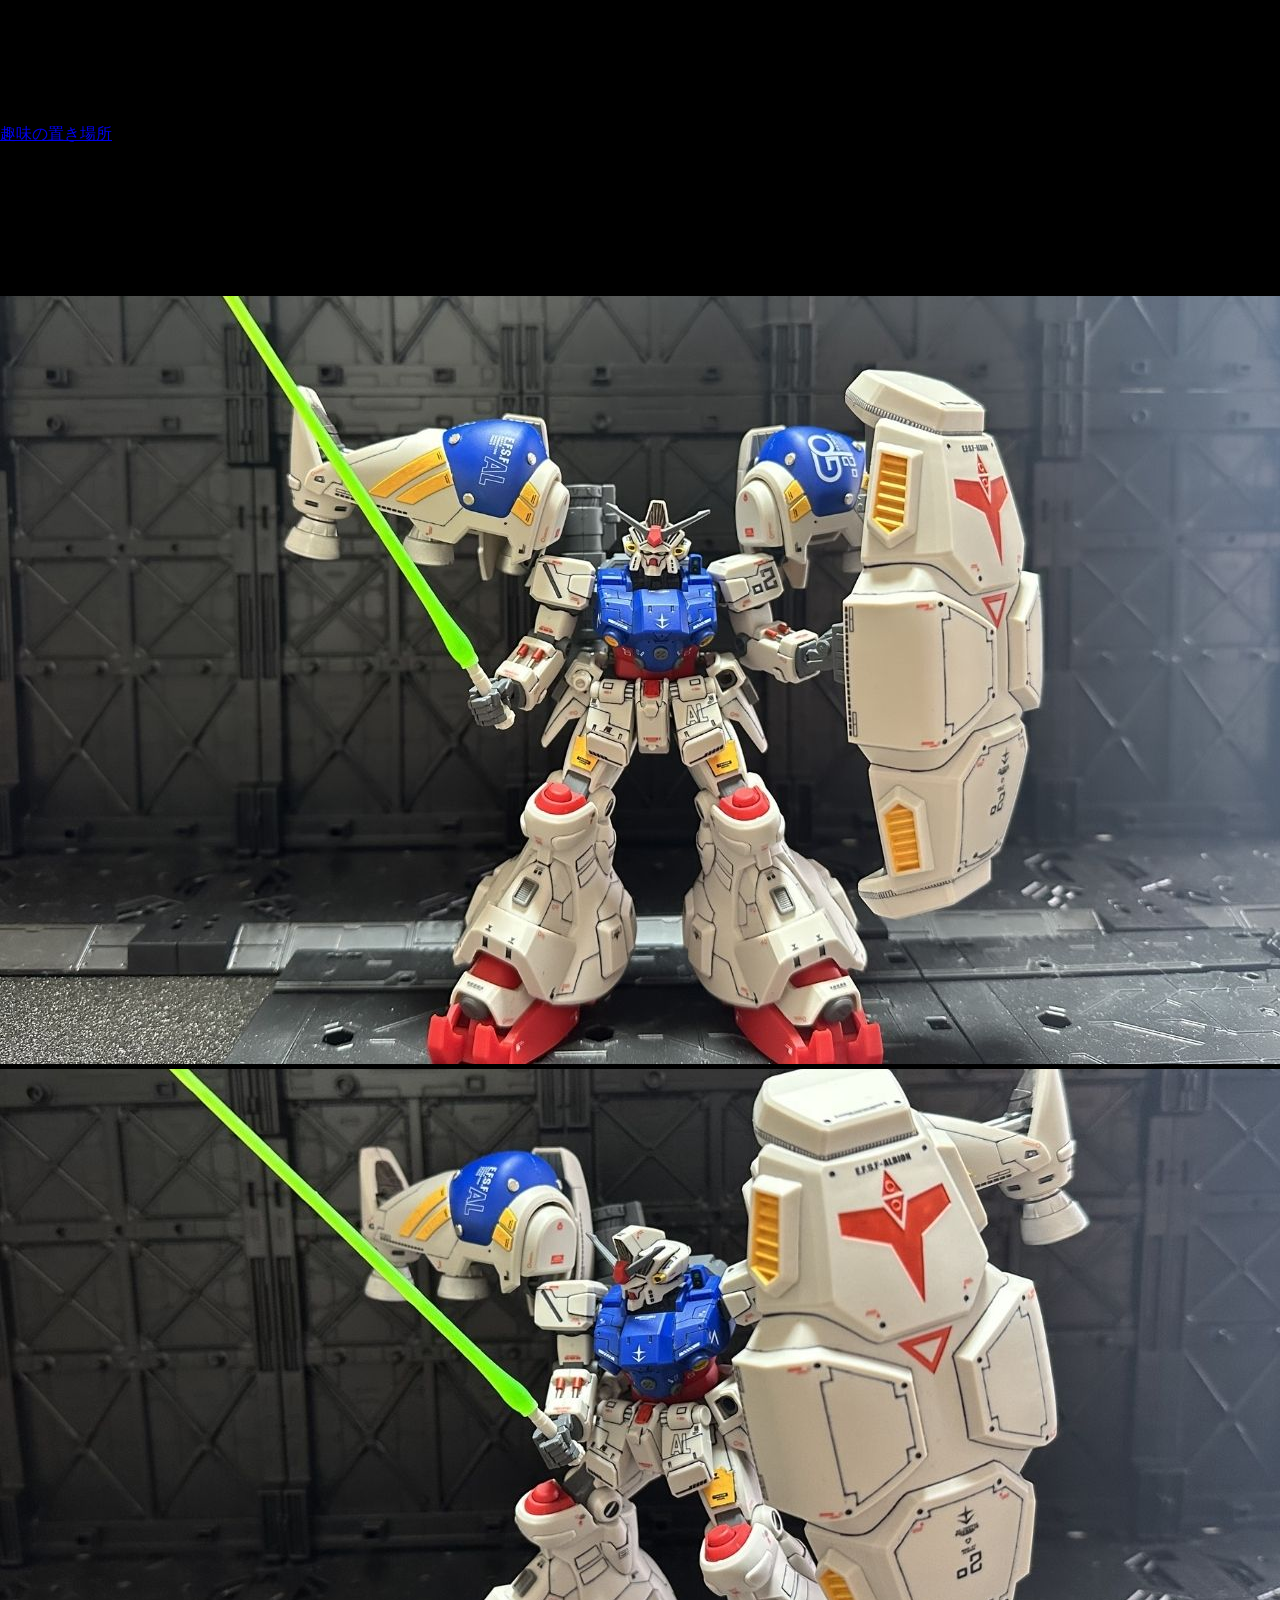
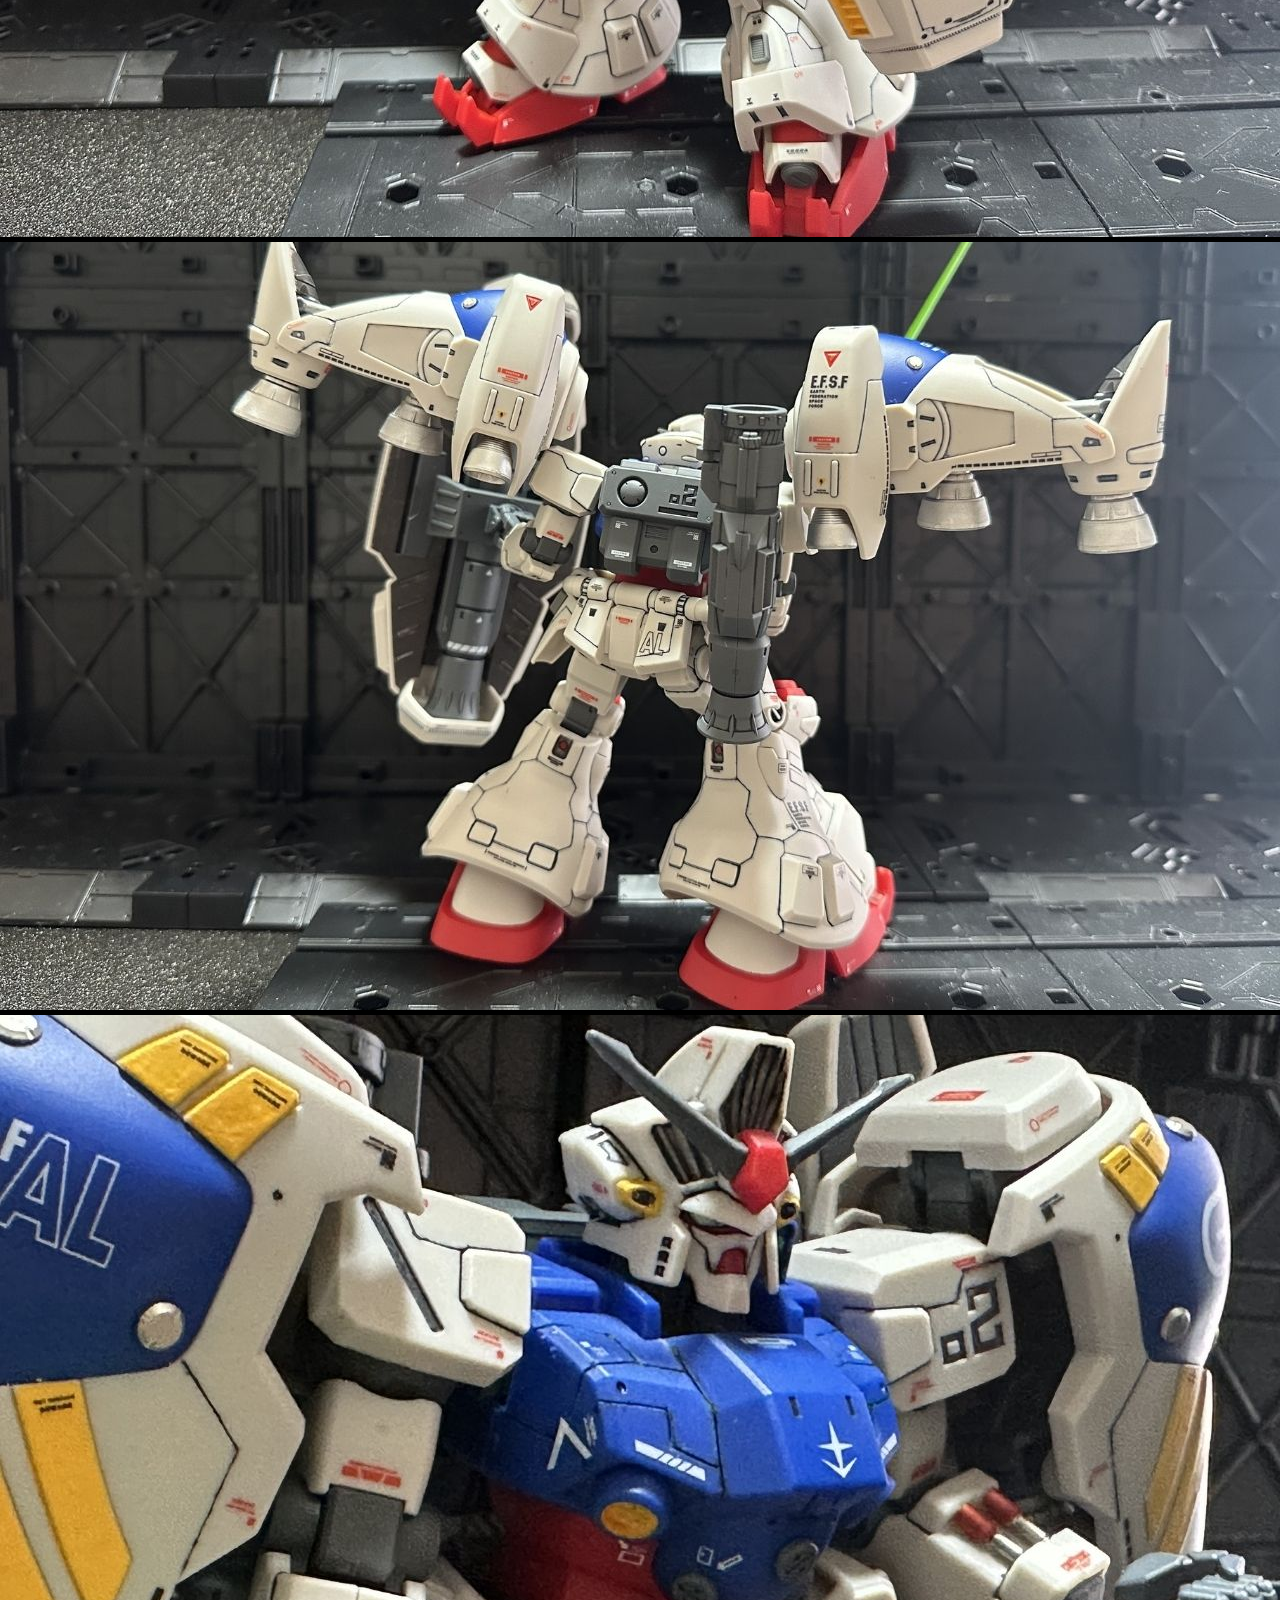
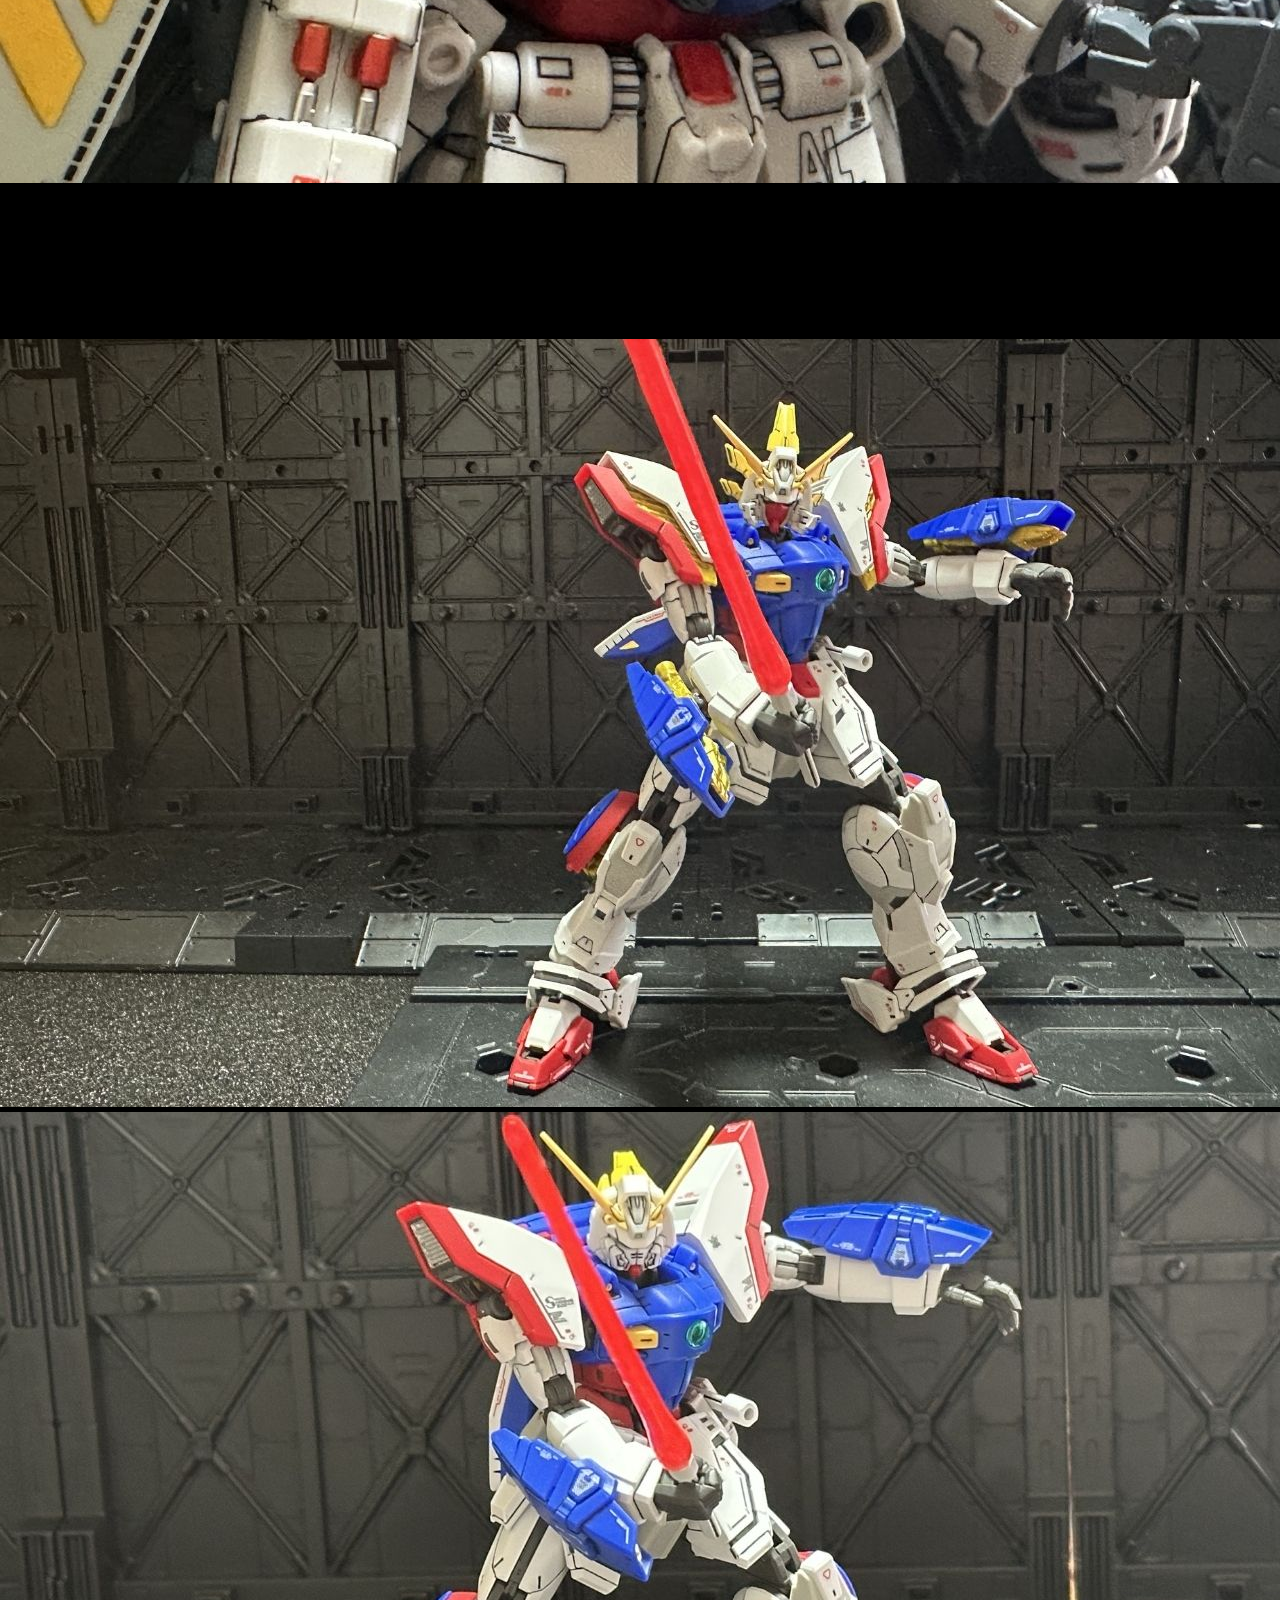
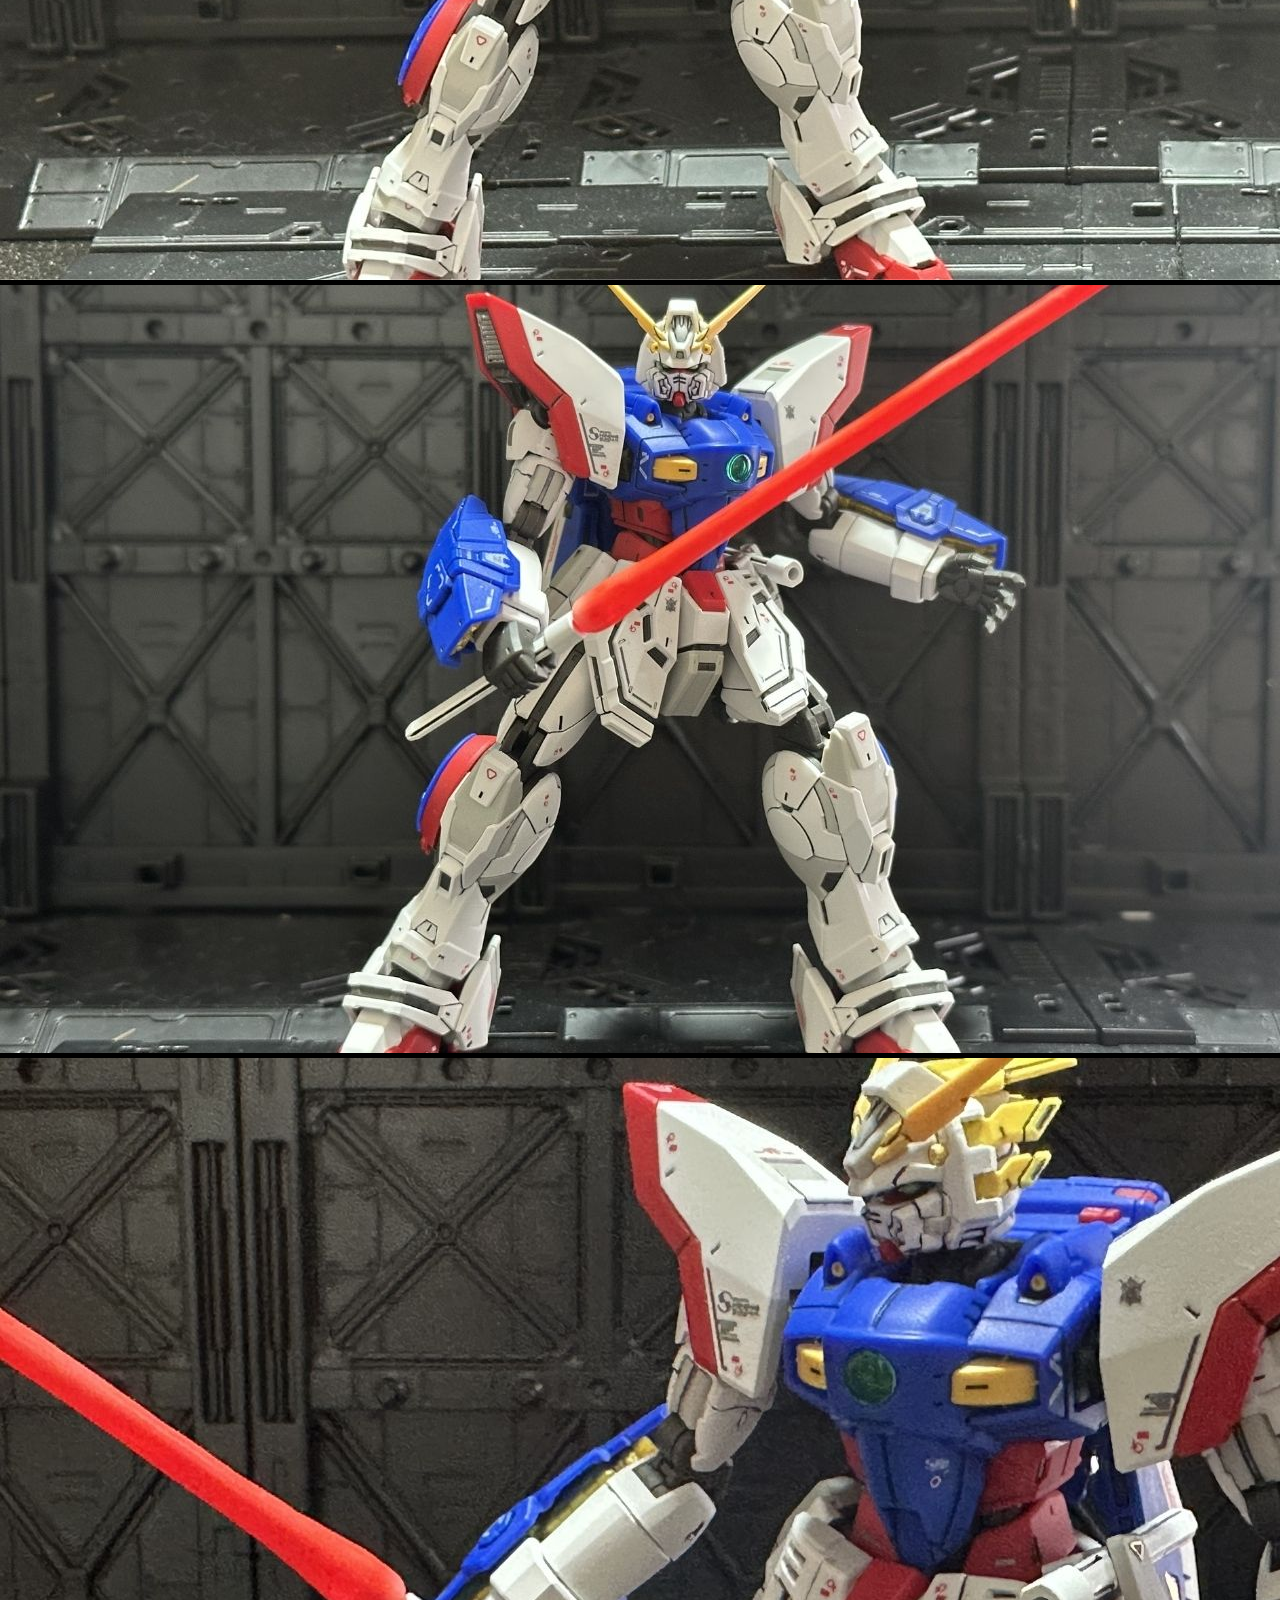
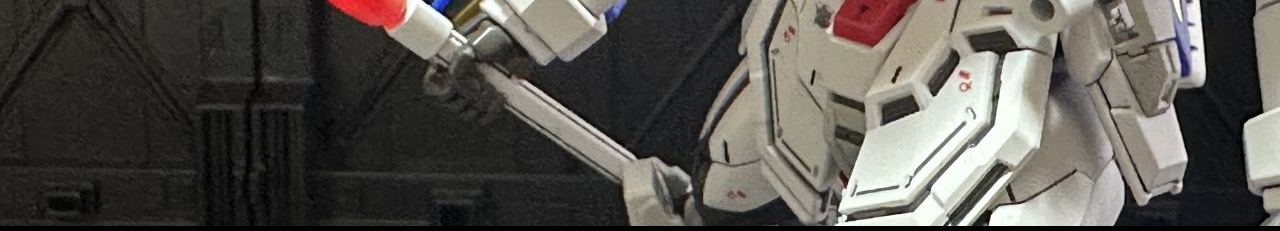
==== note.html @ 16fd7b2e "Add files via upload" ====
<!DOCTYPE html>
<html lang="ja">

<head>
    <meta charset="UTF-8">
    <meta name="viewport" content="width=device-width, initial-scale=1.0">
    <link rel="stylesheet" href="style.css">
    <title>Document</title>
</head>

<body>
    <h1>作品集</h1>
    <p>作品を作ってかっこよく撮影して、プラモデルに魂を吹き込んでいく作業所です。</p>
    <div class="return">
        <a href="index.html">趣味の置き場所</a>
        <h2>作品名 GP02A サイサリス</h2>
        <p>ノーマルのHGサイサリスにスジボリを彫ってディテールをプラスした。<br>
        更に水転写デカールを貼り付けて立体感をプラスした。<br>
    我ながら最高の出来だと思う。</p>
        
    </div>

        <div class="object">
        <a href="https://bandai-hobby.net/item/01_5607/" target="_blank"><img src="images/gp02_1.jpg" alt="" ></a>
        <a href="https://bandai-hobby.net/item/01_5607/" target="_blank"><img src="images/gp02_2.jpg" alt=""></a>
        <a href="https://bandai-hobby.net/item/01_5607/" target="_blank"><img src="images/gp02_3.jpg" alt=""></a>
        <a href="https://bandai-hobby.net/item/01_5607/" target="_blank"><img src="images/gp02_04.jpg" alt=""></a>


    </div>

    <div class="return2">
        <h2>作品名 シャイニングガンダムRG</h2>
        <p>2025年に発売したシャイニングガンダムRG。<br>
            細かな変形ギミック内蔵の可動領域が半端ないプラモデル。<br>
            格闘タイプということもあって激しいポーズが取れるのが魅力。
        </p>
    </div>

            <div class="object">
        <a href="https://bandai-hobby.net/item/01_5544/" target="_blank"><img src="images/shining_01.jpg" alt="" ></a>
        <a href="https://bandai-hobby.net/item/01_5544/" target="_blank"><img src="images/shining_02.jpg" alt=""></a>
        <a href="https://bandai-hobby.net/item/01_5544/" target="_blank"><img src="images/shing_03.jpg" alt=""></a>
        <a href="https://bandai-hobby.net/item/01_5544/" target="_blank"><img src="images/shing_04.jpg" alt=""></a>


    </div>


</body>

</html>
---- style.css ----
@charset "UTF-8";


        body, html {
            margin: 0; padding: 0; overflow: hidden;
            background-color: #000;
            font-family: 'Courier New', Courier, monospace;
            user-select: none;
        }

        #canvas-container { position: fixed; top: 0; left: 0; width: 100%; height: 100vh; z-index: 1; }

        #instructions {
            position: fixed; top: 0; left: 0; width: 100%; height: 100vh;
            background: rgba(0,0,0,0.85);
            display: flex; flex-direction: column; justify-content: center; align-items: center;
            color: #00ffff; z-index: 20; cursor: pointer; text-align: center;
        }
        #instructions h1 { font-size: 2.2rem; text-shadow: 0 0 12px #00ffff; margin-bottom: 5px; }
        #instructions p { font-size: 1.1rem; color: #fff; margin: 5px; }

        #hud-container {
            position: fixed; top: 0; left: 0; width: 100%; height: 100vh;
            z-index: 10; pointer-events: none; box-sizing: border-box;
            border: 2px solid #00ffff;
            box-shadow: inset 0 0 100px rgba(0, 253, 255, 0.15);
            display: none;
        }

        .reticle {
            position: absolute; top: 50%; left: 50%; transform: translate(-50%, -50%);
            width: 50px; height: 50px; border: 2px solid #00ffff; border-radius: 50%;
        }
        .reticle::before, .reticle::after { content: ''; position: absolute; background: #00ffff; }
        .reticle::before { top: 24px; left: -15px; width: 15px; height: 2px; }
        .reticle::after { top: 24px; right: -15px; width: 15px; height: 2px; }

        .weapon-status {
            position: absolute; bottom: 8%; left: 50%; transform: translateX(-50%);
            color: #00ffff; font-size: 1.1rem; font-weight: bold;
            background: rgba(0,20,25,0.85); padding: 10px 25px; border: 1px solid #00ffff;
            text-shadow: 0 0 5px #00ffff;
        }

        .hit-indicator {
            position: absolute; top: 50%; left: 50%; transform: translate(-50%, -50%);
            width: 70px; height: 70px; border: 2px solid #ff3333; border-radius: 50%;
            display: none; color: #ff3333; font-weight: bold; text-align: center; line-height: 70px;
            text-shadow: 0 0 8px #ff3333; box-shadow: 0 0 10px #ff3333;
        }

        .score-board {
            position: absolute; top: 4%; right: 4%; color: #00ffff; font-weight: bold;
            font-size: 1.2rem; text-shadow: 0 0 5px #00ffff;
        }
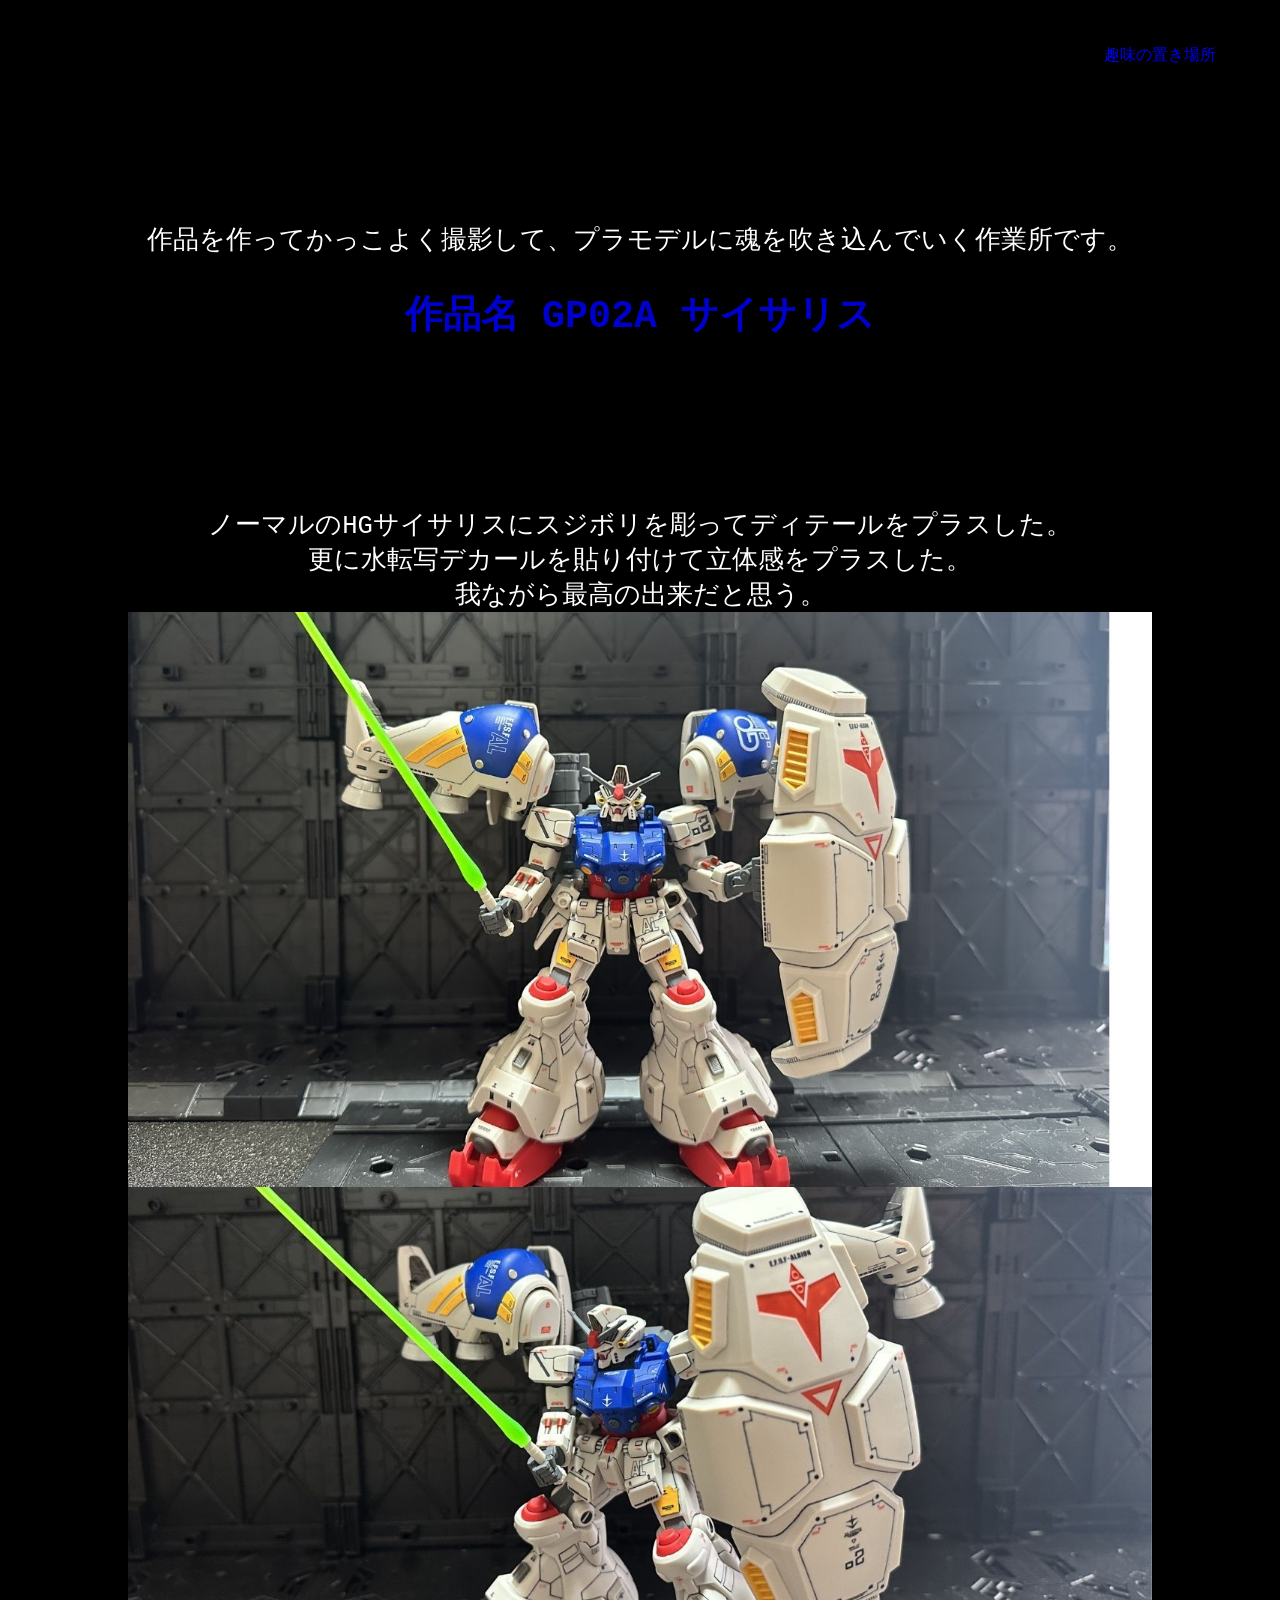
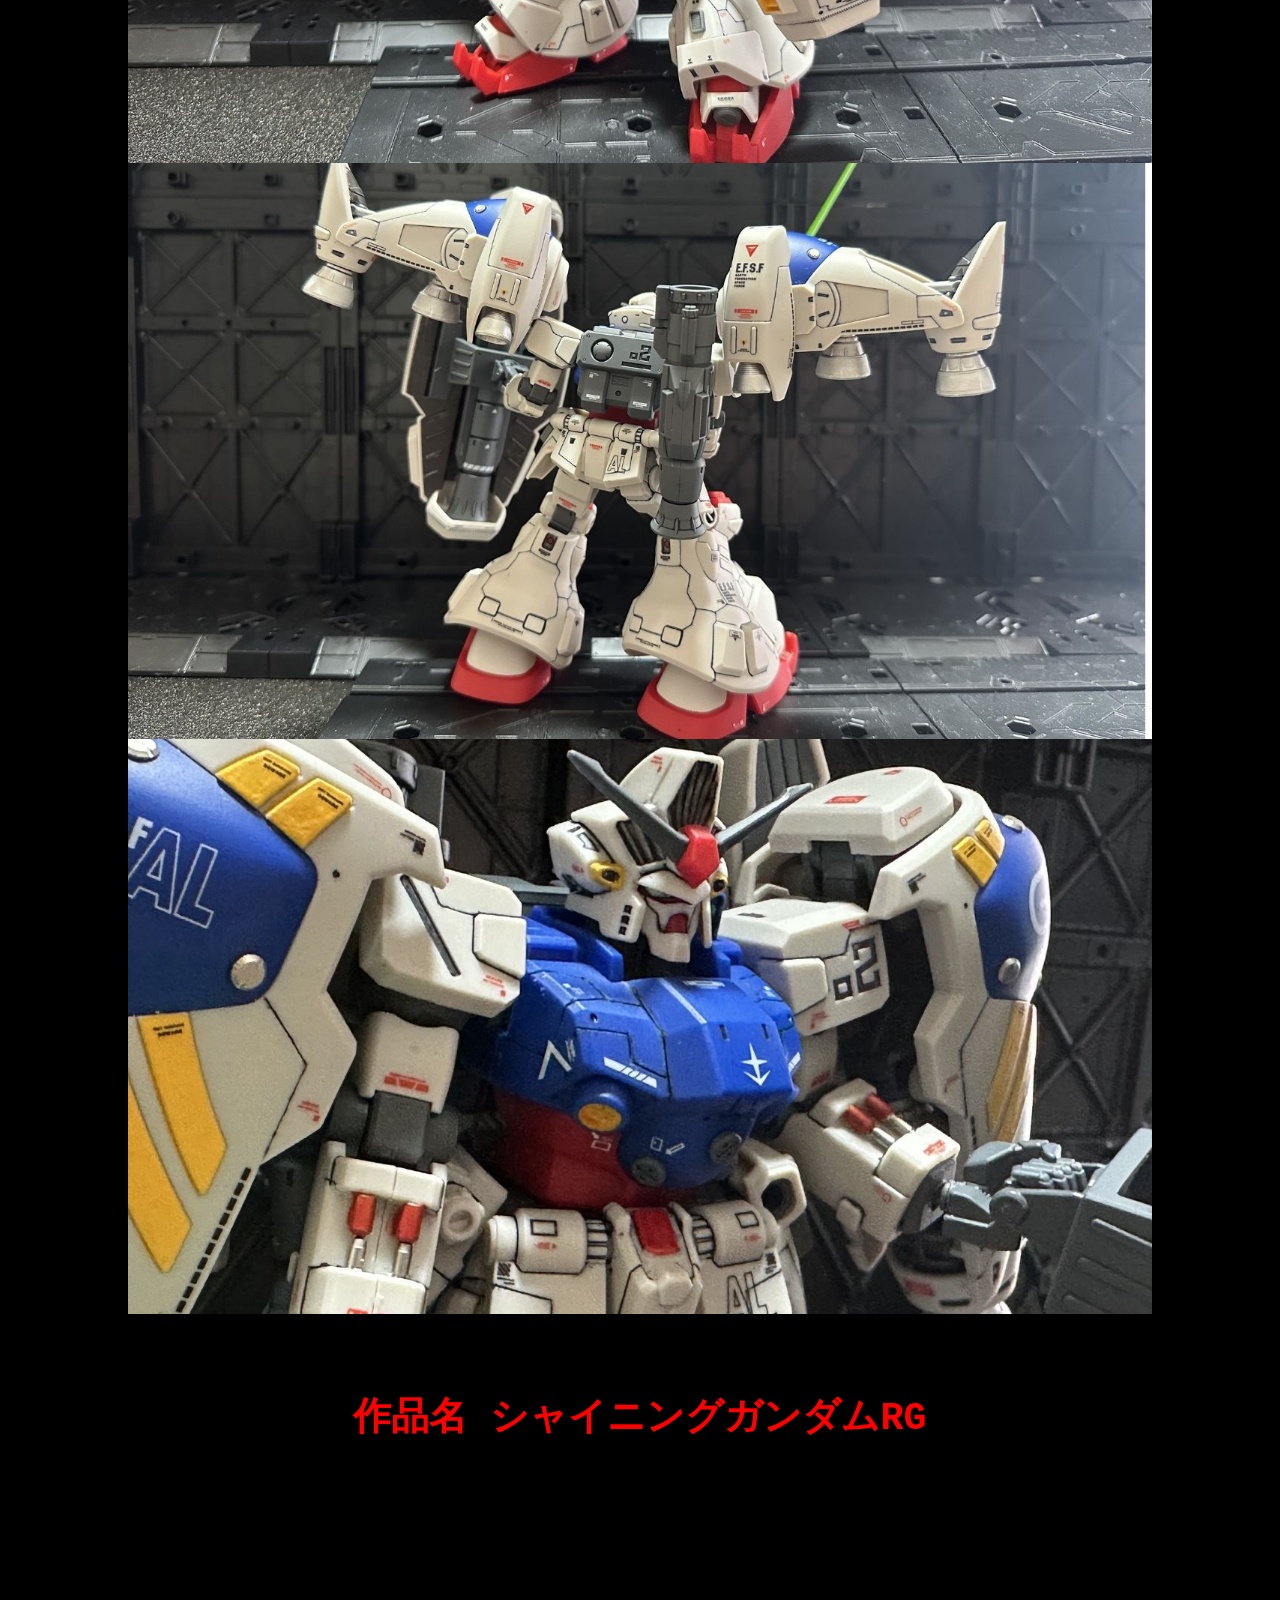
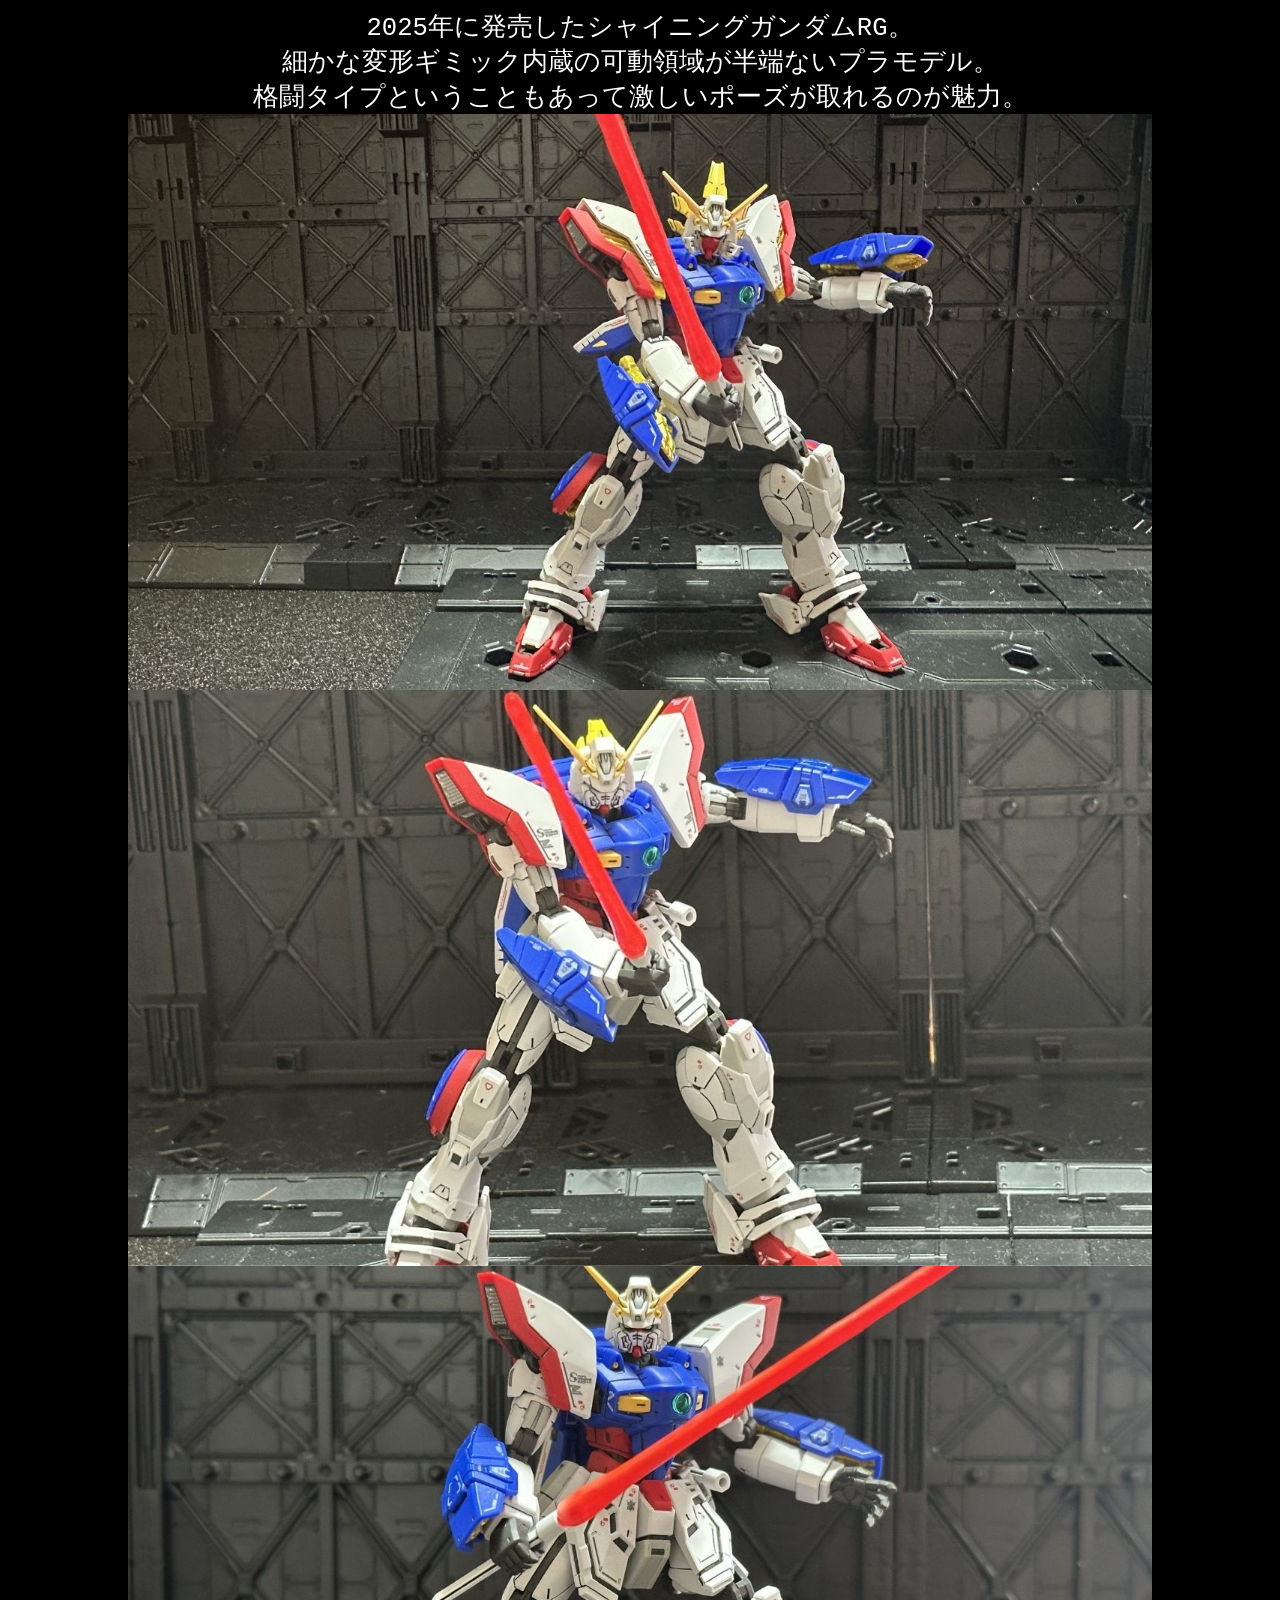
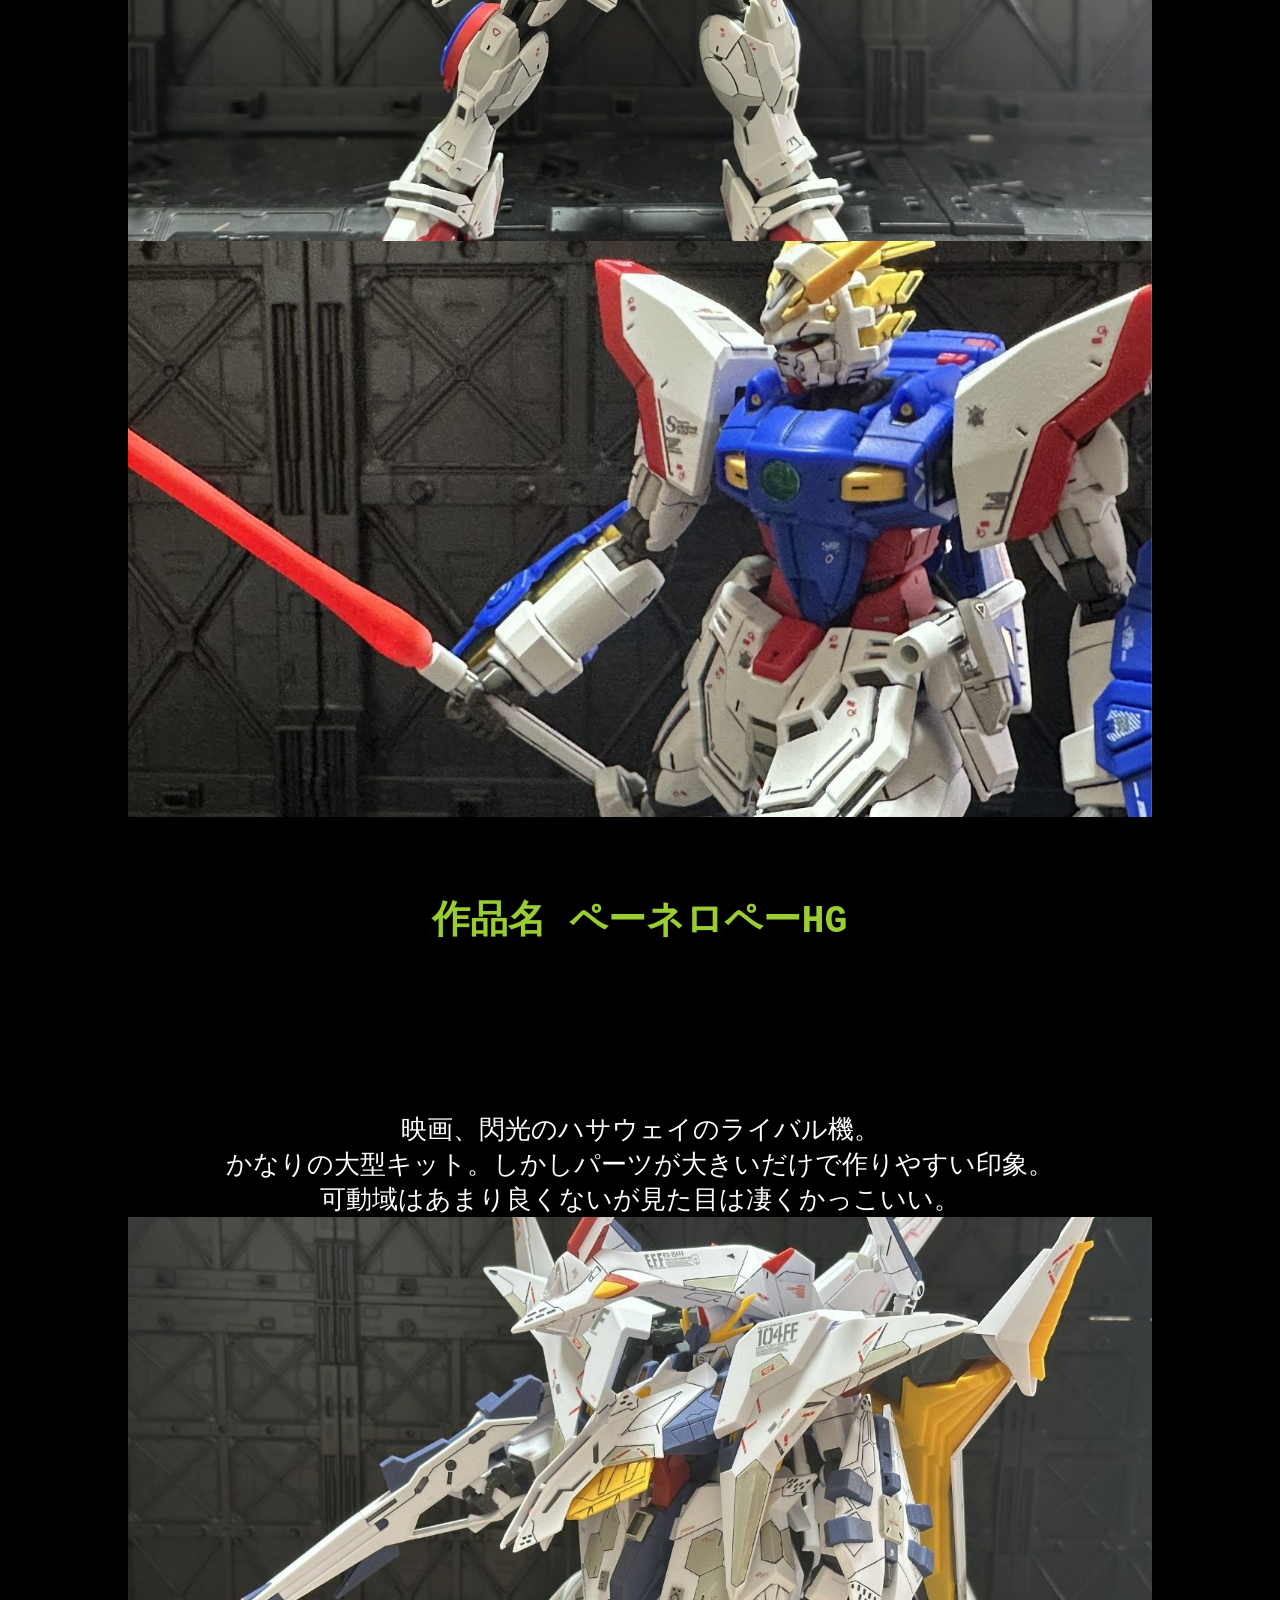
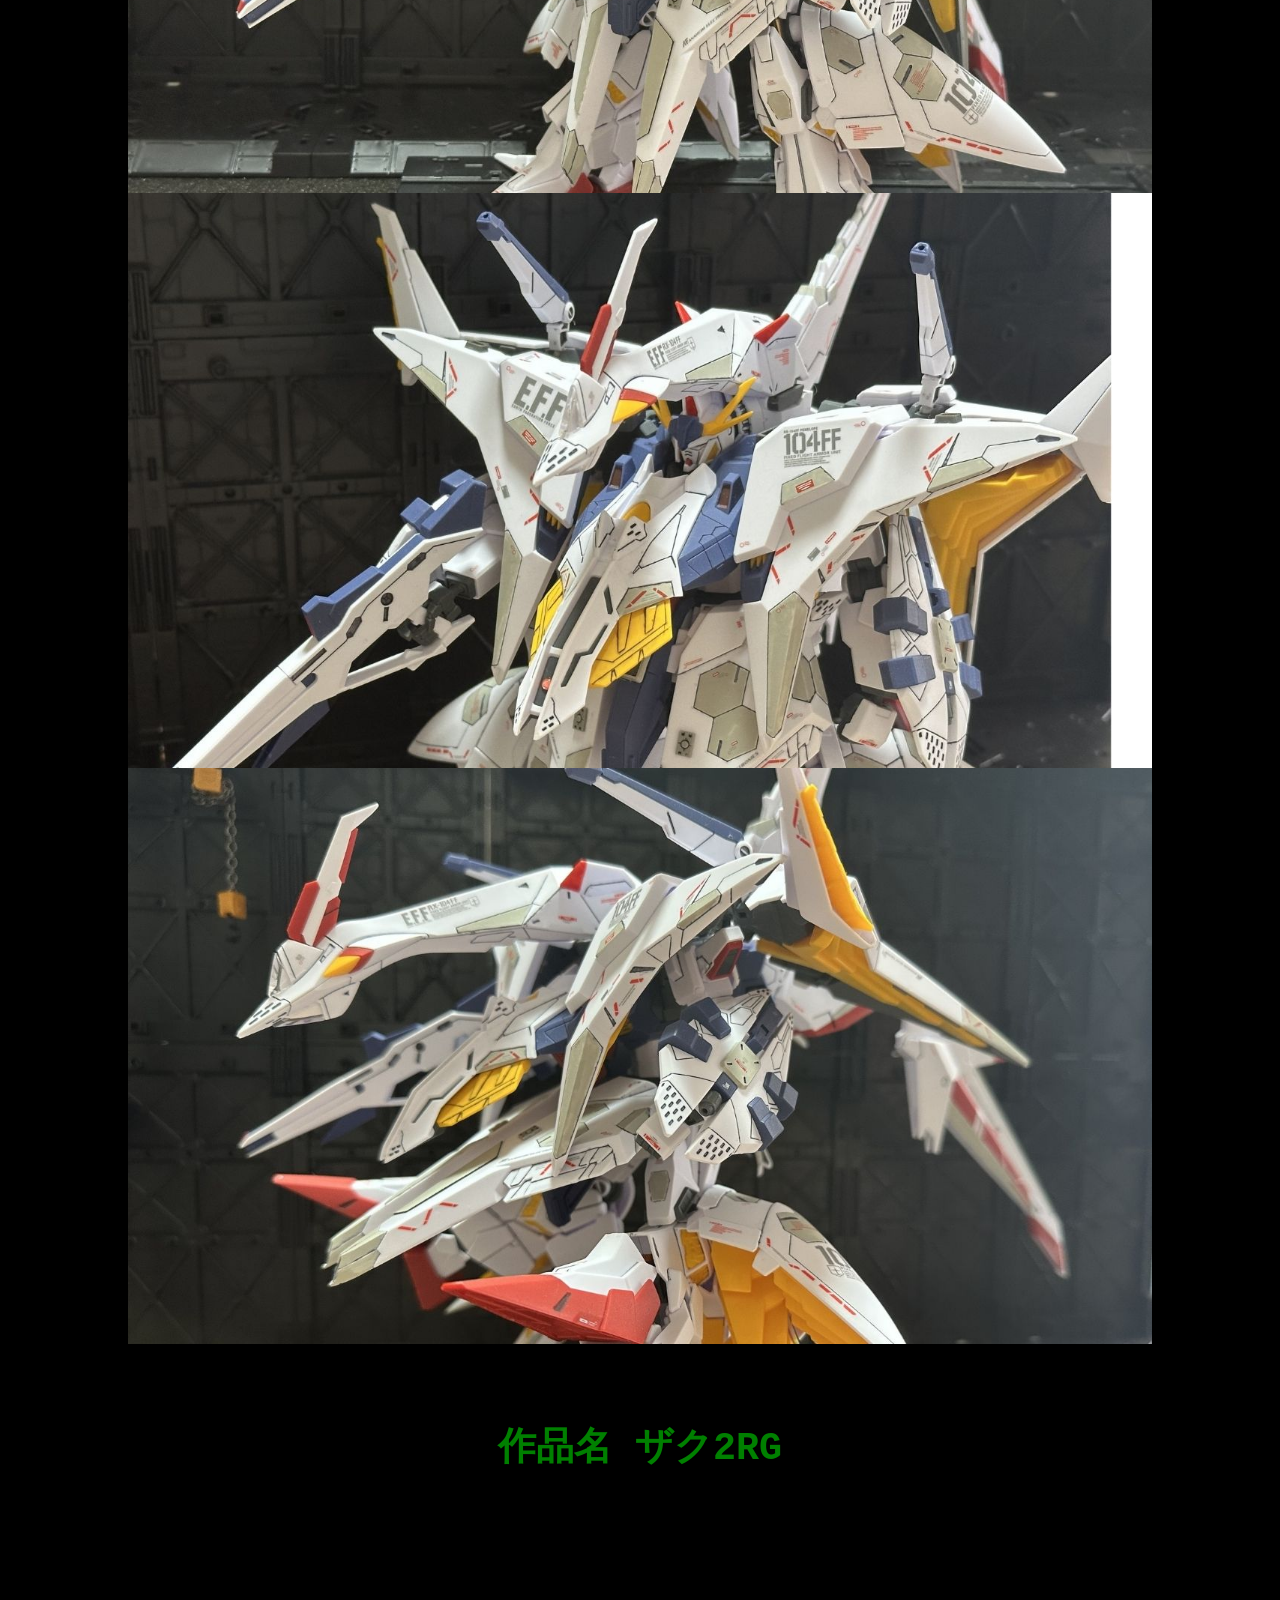
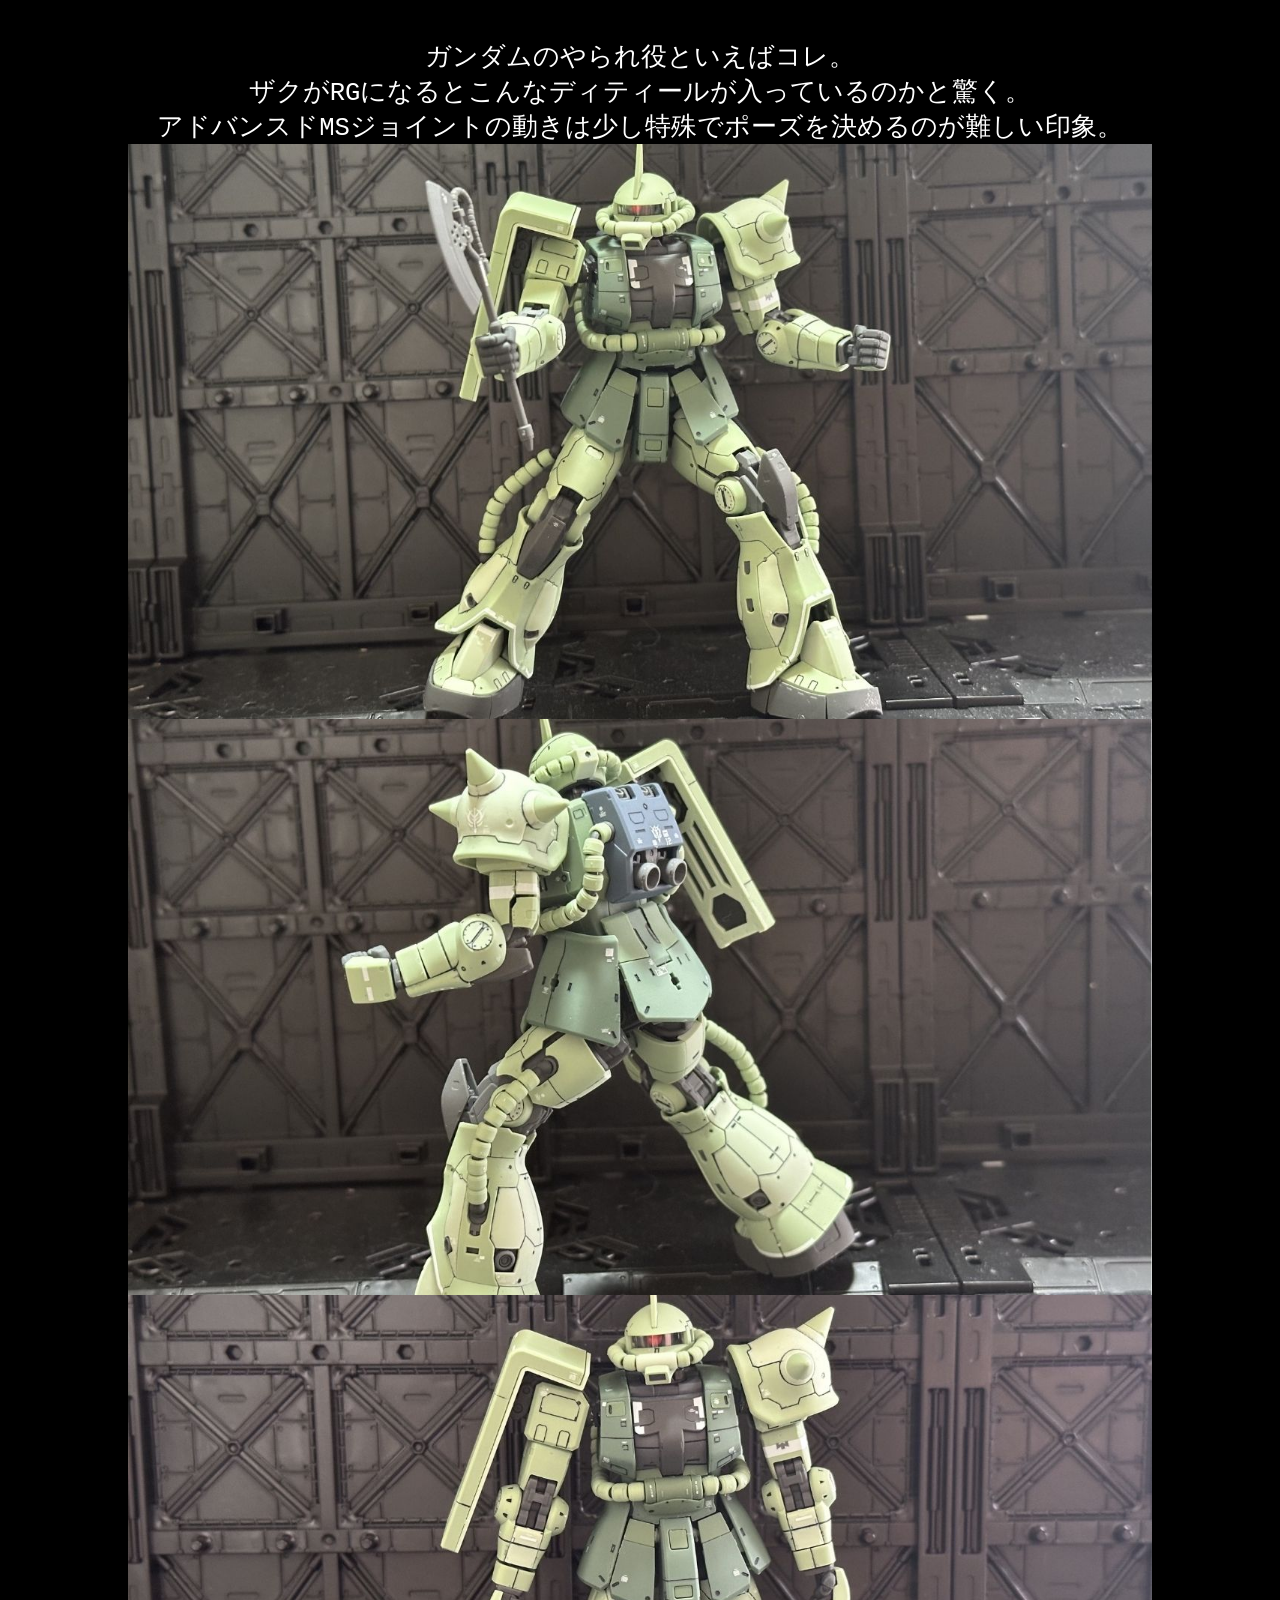
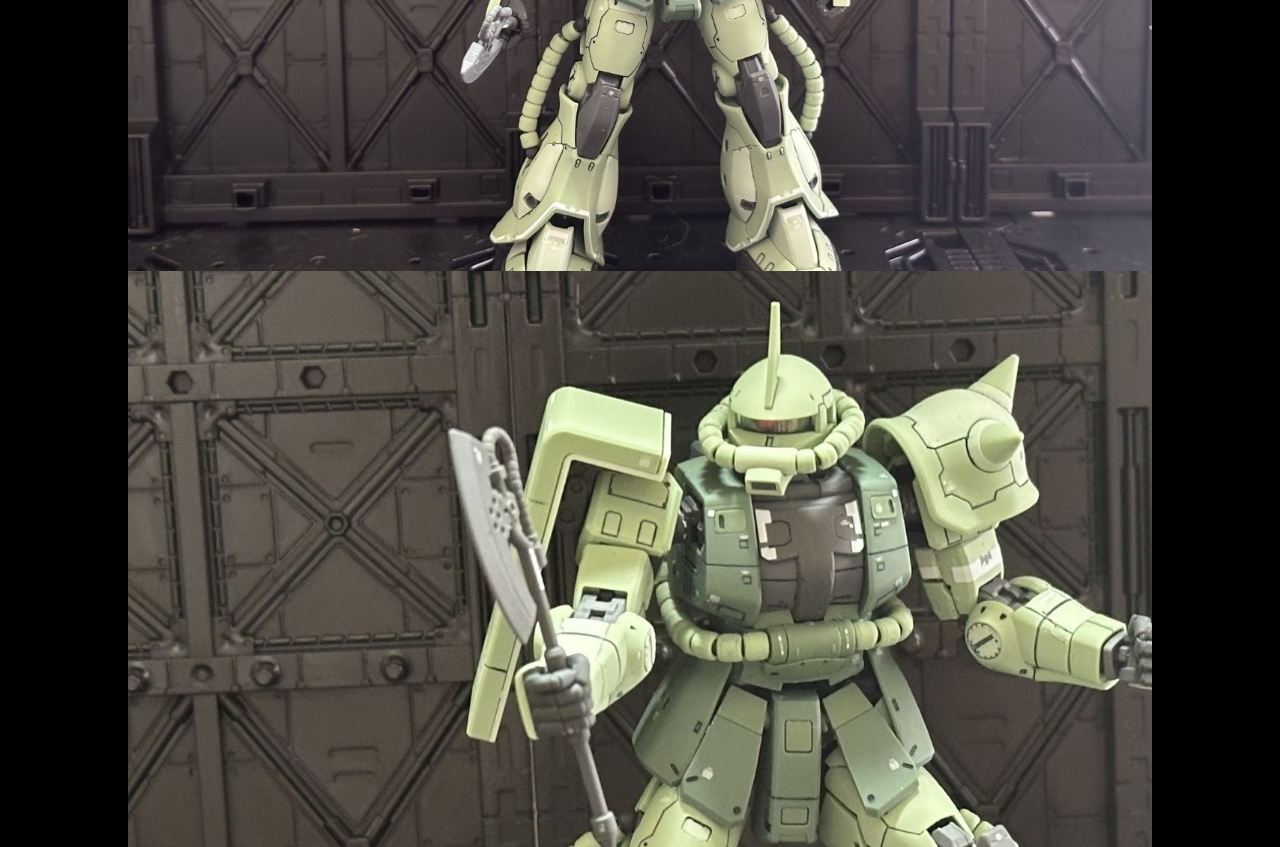
==== commit a8231e89: "Add files via upload" ====
--- a/note.html
+++ b/note.html
@@ -37,7 +37,7 @@
         </p>
     </div>
 
-            <div class="object">
+    <div class="object">
         <a href="https://bandai-hobby.net/item/01_5544/" target="_blank"><img src="images/shining_01.jpg" alt="" ></a>
         <a href="https://bandai-hobby.net/item/01_5544/" target="_blank"><img src="images/shining_02.jpg" alt=""></a>
         <a href="https://bandai-hobby.net/item/01_5544/" target="_blank"><img src="images/shing_03.jpg" alt=""></a>
@@ -47,6 +47,41 @@
     </div>
 
 
+        <div class="return3">
+        <h2>作品名 ペーネロペーHG</h2>
+        <p>映画、閃光のハサウェイのライバル機。<br>
+            かなりの大型キット。しかしパーツが大きいだけで作りやすい印象。<br>
+            可動域はあまり良くないが見た目は凄くかっこいい。
+        </p>
+    </div>
+
+    <div class="object">
+        <a href="https://bandai-hobby.net/item/01_2443/" target="_blank"><img src="images/penerope_01.jpg" alt="" ></a>
+        <a href="https://bandai-hobby.net/item/01_2443/" target="_blank"><img src="images/penerope_02.jpg" alt=""></a>
+        <a href="https://bandai-hobby.net/item/01_2443/" target="_blank"><img src="images/penerope_03.jpg" alt=""></a>
+
+
+    </div>
+
+
+            <div class="return4">
+        <h2>作品名 ザク2RG</h2>
+        <p>ガンダムのやられ役といえばコレ。<br>
+            ザクがRGになるとこんなディティールが入っているのかと驚く。<br>
+            アドバンスドMSジョイントの動きは少し特殊でポーズを決めるのが難しい印象。
+        </p>
+    </div>
+
+    <div class="object">
+        <a href="https://bandai-hobby.net/item/01_2224/" target="_blank"><img src="images/zaku2_01.jpg" alt="" ></a>
+        <a href="https://bandai-hobby.net/item/01_2224/" target="_blank"><img src="images/zaku2_02.jpg" alt=""></a>
+        <a href="https://bandai-hobby.net/item/01_2224/" target="_blank"><img src="images/zaku2_03.jpg" alt=""></a>
+        <a href="https://bandai-hobby.net/item/01_2224/" target="_blank"><img src="images/zaku2_04.jpg" alt=""></a>
+
+    </div>
+
+
+
 </body>
 
 </html>
--- a/style.css
+++ b/style.css
@@ -2,7 +2,7 @@
 
 
         body, html {
-            margin: 0; padding: 0; overflow: hidden;
+            margin: 0; padding: 0;
             background-color: #000;
             font-family: 'Courier New', Courier, monospace;
             user-select: none;
@@ -53,3 +53,91 @@
             position: absolute; top: 4%; right: 4%; color: #00ffff; font-weight: bold;
             font-size: 1.2rem; text-shadow: 0 0 5px #00ffff;
         }
+
+        .note h2,
+        p{
+            padding-top: 15vh;
+            width: 80%;
+            margin: 0 auto;
+            text-align: center;
+            font-size: 2vw;
+            color: #fff;
+        }
+
+        .note img{
+            display: block;
+            width: 80%;
+            overflow: visible;
+            margin: 0 auto;
+        }
+        .article-section a{
+            position: fixed;
+            top: 10vh;
+            right: 5vw;
+            font-size: 4vw;
+            text-decoration: none;
+        }
+
+        .article-section a:hover{
+            font-size: 6vw;
+            color: #fff;
+        }
+
+
+        .return a{
+            display: block;
+            position: fixed;
+            top: 5vh;
+            right: 5vw;
+            text-decoration: none;
+
+            
+        }
+
+        .return a:hover{
+            font-size: 4vw;
+            color: #fff;
+        }
+
+        .return h2{
+            color: mediumblue;
+            text-align: center;
+            font-size: 3vw;
+        }
+
+        .return2 h2{
+            padding-top: 5vh;
+            color: red;
+            text-align: center;
+            font-size: 3vw;
+   
+        }
+
+        .return3 h2{
+            padding-top: 5vh;
+            color: yellowgreen;
+            text-align: center;
+            font-size: 3vw;
+        }
+
+        .return4 h2{
+            padding-top: 5vh;
+            color: green;
+            text-align: center;
+            font-size: 3vw;
+        }
+
+        .object img{
+            display: block;
+            width: 80%;
+            margin: 0 auto;
+        }
+
+        .title h1{
+            display: block;
+            height: 10vh;
+            font-size: 6vw;
+            color: #fff;
+            text-align: center;
+        }
+
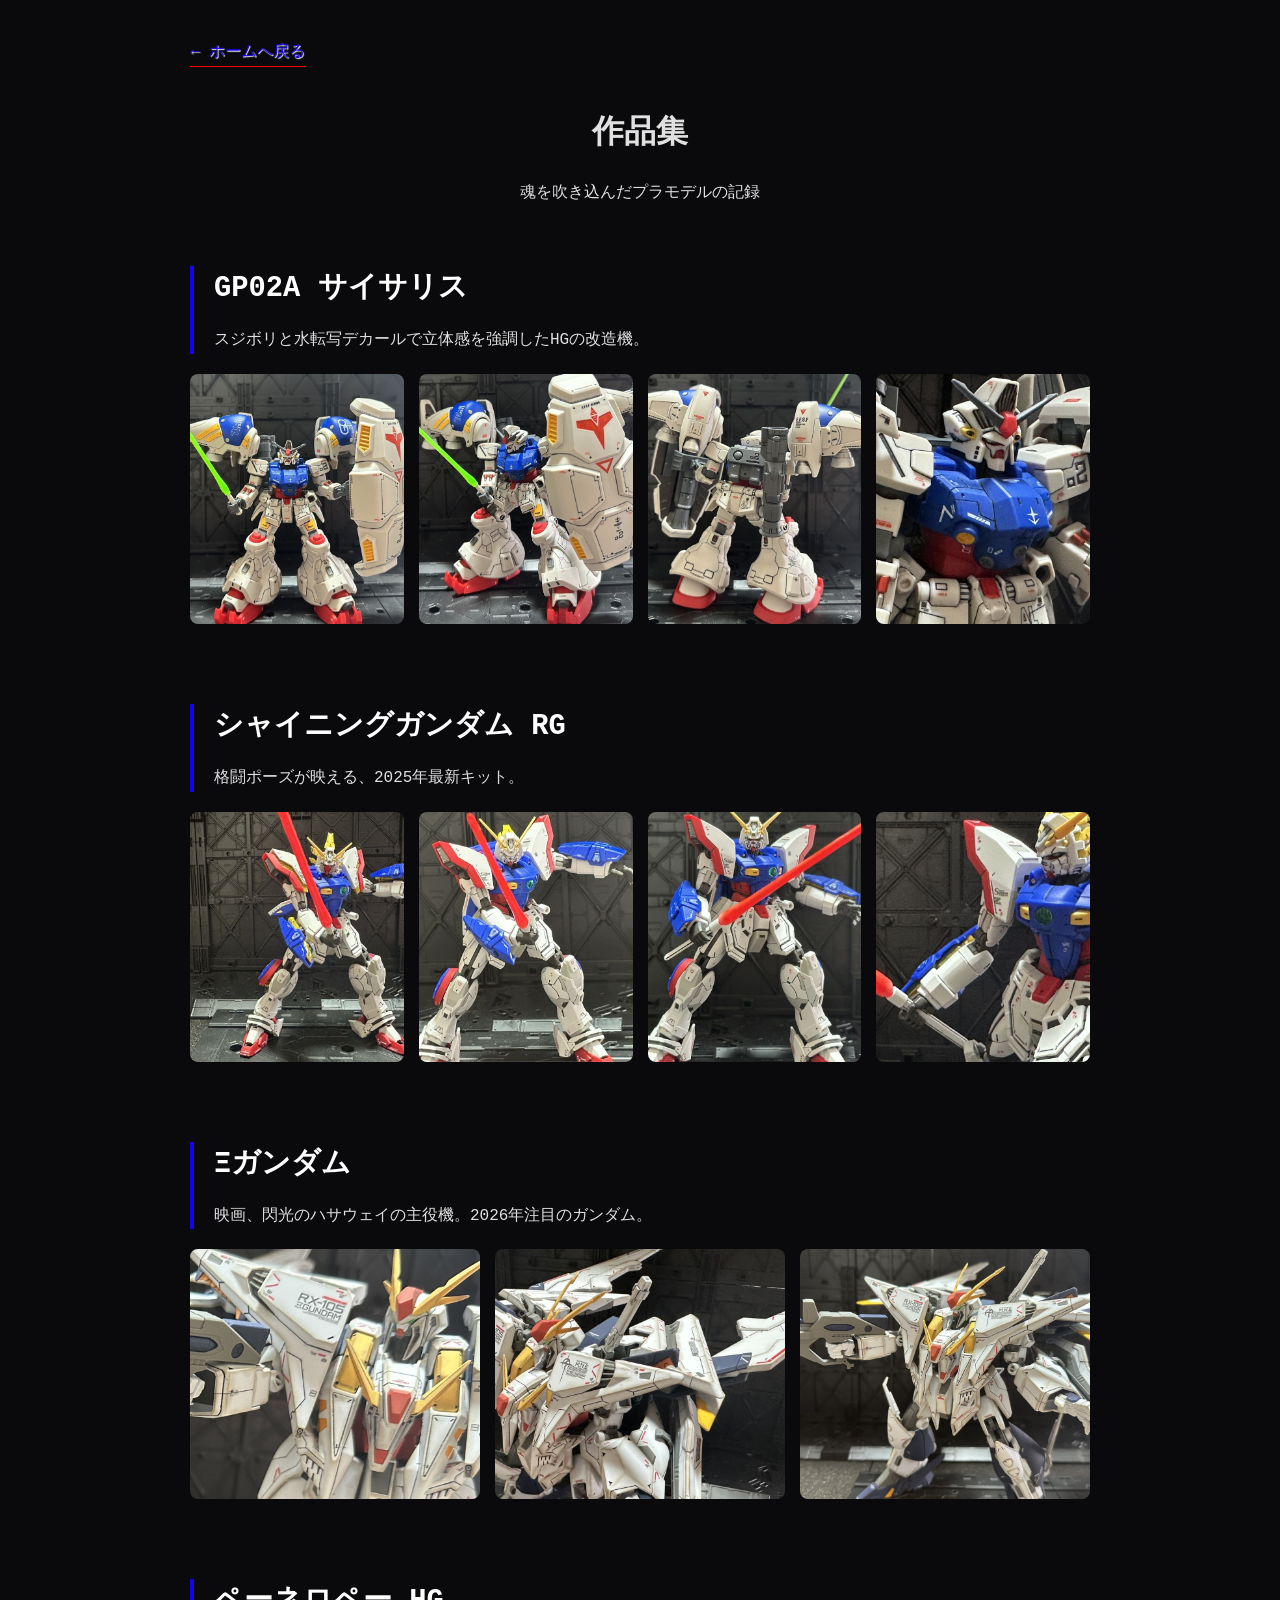
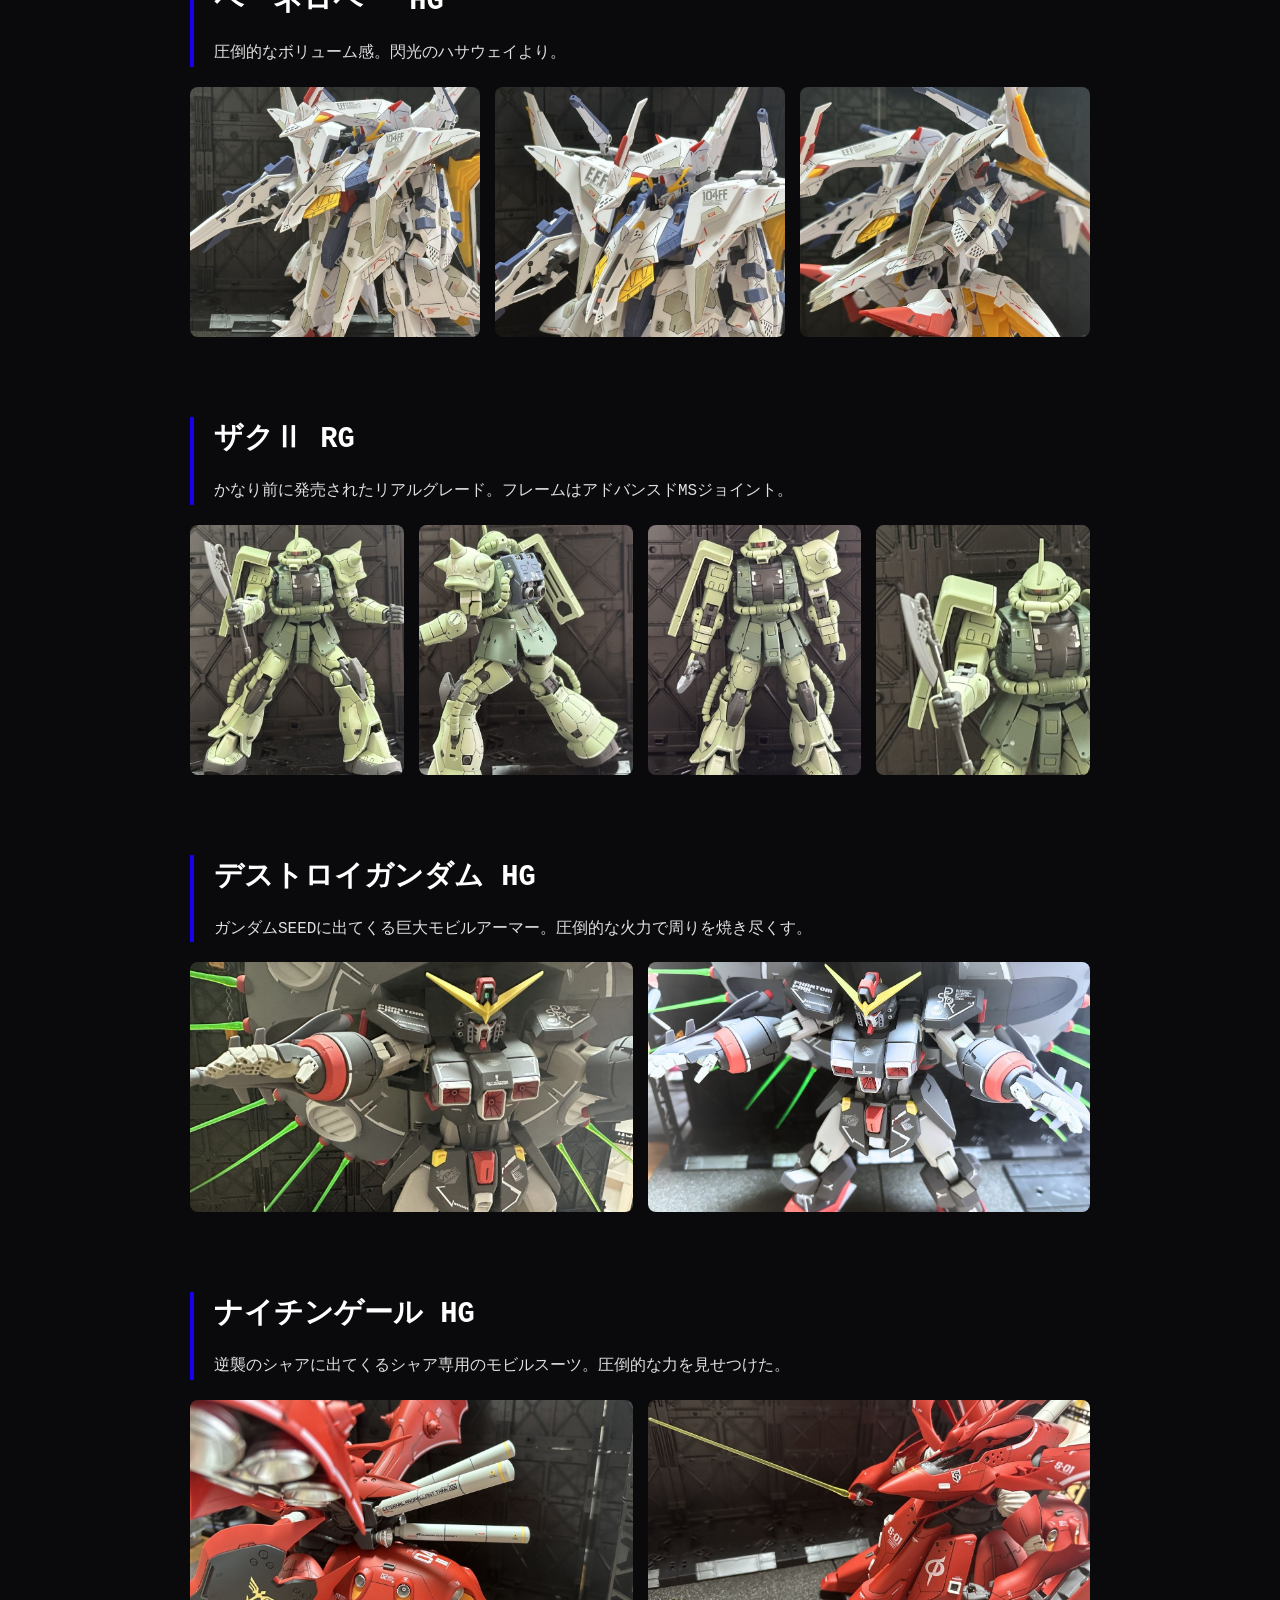
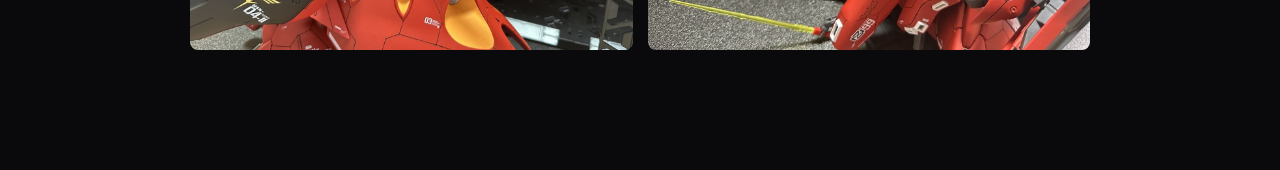
==== commit b0d6e69b: "Add files via upload" ====
--- a/note.html
+++ b/note.html
@@ -1,87 +1,220 @@
 <!DOCTYPE html>
 <html lang="ja">
-
 <head>
     <meta charset="UTF-8">
     <meta name="viewport" content="width=device-width, initial-scale=1.0">
-    <link rel="stylesheet" href="style.css">
-    <title>Document</title>
+    <title>作品集 | G-PORTFOLIO</title>
+    <style>
+        :root {
+            --bg: #0a0a0c;
+            --text: #e0e0e0;
+            --accent: #1900ffeb;
+            --accent2: #ff0000;
+        
+        }
+        body {
+            background: var(--bg);
+            color: var(--text);
+            font-family: 'Courier New', Courier, monospace;
+            margin: 0;
+            padding: 40px 20px;
+            line-height: 1.6;
+        }
+
+        .container {
+            max-width: 900px;
+            margin: 0 auto;
+        }
+        
+        header {
+            text-align: center;
+            margin-bottom: 60px;
+        }
+
+        .back-link {
+            display: inline-block;
+            color: var(--accent);
+            text-shadow: #fff 1px 1px 1px;
+            text-decoration: none;
+            margin-bottom: 20px;
+            border-bottom: 1px solid var(--accent2);
+
+        }
+
+        .back-link:hover {
+            font-size: 3vw;
+            transition: 0.5s;
+        }
+
+        .work-section {
+            margin-bottom: 80px;
+        }
+
+        .work-header {
+            border-left: 4px solid var(--accent);
+            padding-left: 20px;
+            margin-bottom: 20px;
+        }
+
+        .work-header h2 {
+            margin: 0;
+            font-size: 1.8rem;
+            color: #fff;
+        }
+
+
+        /* グリッドレイアウト */
+        .gallery-grid {
+            display: grid;
+            grid-template-columns: repeat(auto-fit, minmax(200px, 1fr));
+            gap: 15px;
+            margin-top: 20px;
+        }
+        .gallery-img {
+            width: 100%;
+            height: 250px;
+            object-fit: cover;
+            border-radius: 8px;
+            cursor: pointer;
+            transition: transform 0.3s ease, filter 0.3s ease;
+        }
+        .gallery-img:hover {
+            transform: scale(1.2);
+            filter: brightness(1.2);
+        }
+
+        /* モーダル（拡大表示） */
+        .modal {
+            display: none; position: fixed; top: 0; left: 0; width: 100%; height: 100%;
+            background: rgba(0, 0, 0, 0.95); z-index: 1000;
+            justify-content: center; align-items: center; cursor: zoom-out;
+        }
+
+        .modal img {
+            max-width: 90%;
+            max-height: 90%;
+            border: 3px solid var(--accent2);
+            border-radius: 4px;
+        }
+
+    </style>
 </head>
-
 <body>
-    <h1>作品集</h1>
-    <p>作品を作ってかっこよく撮影して、プラモデルに魂を吹き込んでいく作業所です。</p>
-    <div class="return">
-        <a href="index.html">趣味の置き場所</a>
-        <h2>作品名 GP02A サイサリス</h2>
-        <p>ノーマルのHGサイサリスにスジボリを彫ってディテールをプラスした。<br>
-        更に水転写デカールを貼り付けて立体感をプラスした。<br>
-    我ながら最高の出来だと思う。</p>
-        
+
+    <div class="container">
+        <a href="index.html" class="back-link">← ホームへ戻る</a>
+        <header>
+            <h1>作品集</h1>
+            <p>魂を吹き込んだプラモデルの記録</p>
+        </header>
+
+        <section class="work-section">
+            <div class="work-header">
+                <h2>GP02A サイサリス</h2>
+                <p>スジボリと水転写デカールで立体感を強調したHGの改造機。</p>
+            </div>
+            <div class="gallery-grid">
+                <img src="images/gp02_1.jpg" class="gallery-img" alt="GP02-1">
+                <img src="images/gp02_2.jpg" class="gallery-img" alt="GP02-2">
+                <img src="images/gp02_3.jpg" class="gallery-img" alt="GP02-3">
+                <img src="images/gp02_04.jpg" class="gallery-img" alt="GP02-4">
+            </div>
+        </section>
+
+        <section class="work-section">
+            <div class="work-header">
+                <h2>シャイニングガンダム RG</h2>
+                <p>格闘ポーズが映える、2025年最新キット。</p>
+            </div>
+            <div class="gallery-grid">
+                <img src="images/shining_01.jpg" class="gallery-img" alt="Shining-1">
+                <img src="images/shining_02.jpg" class="gallery-img" alt="Shining-2">
+                <img src="images/shing_03.jpg" class="gallery-img" alt="Shining-3">
+                <img src="images/shing_04.jpg" class="gallery-img" alt="Shining-4">
+            </div>
+        </section>
+
+        <section class="work-section">
+            <div class="work-header">
+                <h2>Ξガンダム</h2>
+                <p>映画、閃光のハサウェイの主役機。2026年注目のガンダム。</p>
+            </div>
+            <div class="gallery-grid">
+                <img src="images/xi_01.jpg" class="gallery-img" alt="xi-1">
+                <img src="images/xi_02.jpg" class="gallery-img" alt="xi-2">
+                <img src="images/xi_03.jpg" class="gallery-img" alt="xi-3">
+            </div>
+        </section>
+
+
+        <section class="work-section">
+            <div class="work-header">
+                <h2>ペーネロペー HG</h2>
+                <p>圧倒的なボリューム感。閃光のハサウェイより。</p>
+            </div>
+            <div class="gallery-grid">
+                <img src="images/penerope_01.jpg" class="gallery-img" alt="Penerope-1">
+                <img src="images/penerope_02.jpg" class="gallery-img" alt="Penerope-2">
+                <img src="images/penerope_03.jpg" class="gallery-img" alt="Penerope-3">
+            </div>
+        </section>
+
+        <section class="work-section">
+            <div class="work-header">
+                <h2>ザクⅡ RG</h2>
+                <p>かなり前に発売されたリアルグレード。フレームはアドバンスドMSジョイント。</p>
+            </div>
+            <div class="gallery-grid">
+                <img src="images/zaku2_01.jpg" class="gallery-img" alt="zaku-1">
+                <img src="images/zaku2_02.jpg" class="gallery-img" alt="zaku-2">
+                <img src="images/zaku2_03.jpg" class="gallery-img" alt="zaku-3">
+                <img src="images/zaku2_04.jpg" class="gallery-img" alt="zaku-3">
+
+            </div>
+        </section>
+
+        <section class="work-section">
+            <div class="work-header">
+                <h2>デストロイガンダム HG</h2>
+                <p>ガンダムSEEDに出てくる巨大モビルアーマー。圧倒的な火力で周りを焼き尽くす。</p>
+            </div>
+            <div class="gallery-grid">
+                <img src="images/destroy_01.jpg" class="gallery-img" alt="destroy-1">
+                <img src="images/destroy_03.jpg" class="gallery-img" alt="destroy-2">
+
+            </div>
+        </section>
+
+
+        <section class="work-section">
+            <div class="work-header">
+                <h2>ナイチンゲール HG</h2>
+                <p>逆襲のシャアに出てくるシャア専用のモビルスーツ。圧倒的な力を見せつけた。</p>
+            </div>
+            <div class="gallery-grid">
+                <img src="images/nitingale_02.jpg" class="gallery-img" alt="nitingale-1">
+                <img src="images/nitingale_01.jpg" class="gallery-img" alt="nitingale-2">
+
+            </div>
+        </section>
+
+
     </div>
 
-        <div class="object">
-        <a href="https://bandai-hobby.net/item/01_5607/" target="_blank"><img src="images/gp02_1.jpg" alt="" ></a>
-        <a href="https://bandai-hobby.net/item/01_5607/" target="_blank"><img src="images/gp02_2.jpg" alt=""></a>
-        <a href="https://bandai-hobby.net/item/01_5607/" target="_blank"><img src="images/gp02_3.jpg" alt=""></a>
-        <a href="https://bandai-hobby.net/item/01_5607/" target="_blank"><img src="images/gp02_04.jpg" alt=""></a>
-
-
+    <div id="imageModal" class="modal" onclick="this.style.display='none'">
+        <img id="modalImg" src="" alt="拡大画像">
     </div>
 
-    <div class="return2">
-        <h2>作品名 シャイニングガンダムRG</h2>
-        <p>2025年に発売したシャイニングガンダムRG。<br>
-            細かな変形ギミック内蔵の可動領域が半端ないプラモデル。<br>
-            格闘タイプということもあって激しいポーズが取れるのが魅力。
-        </p>
-    </div>
-
-    <div class="object">
-        <a href="https://bandai-hobby.net/item/01_5544/" target="_blank"><img src="images/shining_01.jpg" alt="" ></a>
-        <a href="https://bandai-hobby.net/item/01_5544/" target="_blank"><img src="images/shining_02.jpg" alt=""></a>
-        <a href="https://bandai-hobby.net/item/01_5544/" target="_blank"><img src="images/shing_03.jpg" alt=""></a>
-        <a href="https://bandai-hobby.net/item/01_5544/" target="_blank"><img src="images/shing_04.jpg" alt=""></a>
-
-
-    </div>
-
-
-        <div class="return3">
-        <h2>作品名 ペーネロペーHG</h2>
-        <p>映画、閃光のハサウェイのライバル機。<br>
-            かなりの大型キット。しかしパーツが大きいだけで作りやすい印象。<br>
-            可動域はあまり良くないが見た目は凄くかっこいい。
-        </p>
-    </div>
-
-    <div class="object">
-        <a href="https://bandai-hobby.net/item/01_2443/" target="_blank"><img src="images/penerope_01.jpg" alt="" ></a>
-        <a href="https://bandai-hobby.net/item/01_2443/" target="_blank"><img src="images/penerope_02.jpg" alt=""></a>
-        <a href="https://bandai-hobby.net/item/01_2443/" target="_blank"><img src="images/penerope_03.jpg" alt=""></a>
-
-
-    </div>
-
-
-            <div class="return4">
-        <h2>作品名 ザク2RG</h2>
-        <p>ガンダムのやられ役といえばコレ。<br>
-            ザクがRGになるとこんなディティールが入っているのかと驚く。<br>
-            アドバンスドMSジョイントの動きは少し特殊でポーズを決めるのが難しい印象。
-        </p>
-    </div>
-
-    <div class="object">
-        <a href="https://bandai-hobby.net/item/01_2224/" target="_blank"><img src="images/zaku2_01.jpg" alt="" ></a>
-        <a href="https://bandai-hobby.net/item/01_2224/" target="_blank"><img src="images/zaku2_02.jpg" alt=""></a>
-        <a href="https://bandai-hobby.net/item/01_2224/" target="_blank"><img src="images/zaku2_03.jpg" alt=""></a>
-        <a href="https://bandai-hobby.net/item/01_2224/" target="_blank"><img src="images/zaku2_04.jpg" alt=""></a>
-
-    </div>
-
-
-
+    <script>
+        // 画像クリックで拡大
+        document.querySelectorAll('.gallery-img').forEach(img => {
+            img.addEventListener('click', function() {
+                const modal = document.getElementById('imageModal');
+                const modalImg = document.getElementById('modalImg');
+                modal.style.display = 'flex';
+                modalImg.src = this.src;
+            });
+        });
+    </script>
 </body>
-
 </html>
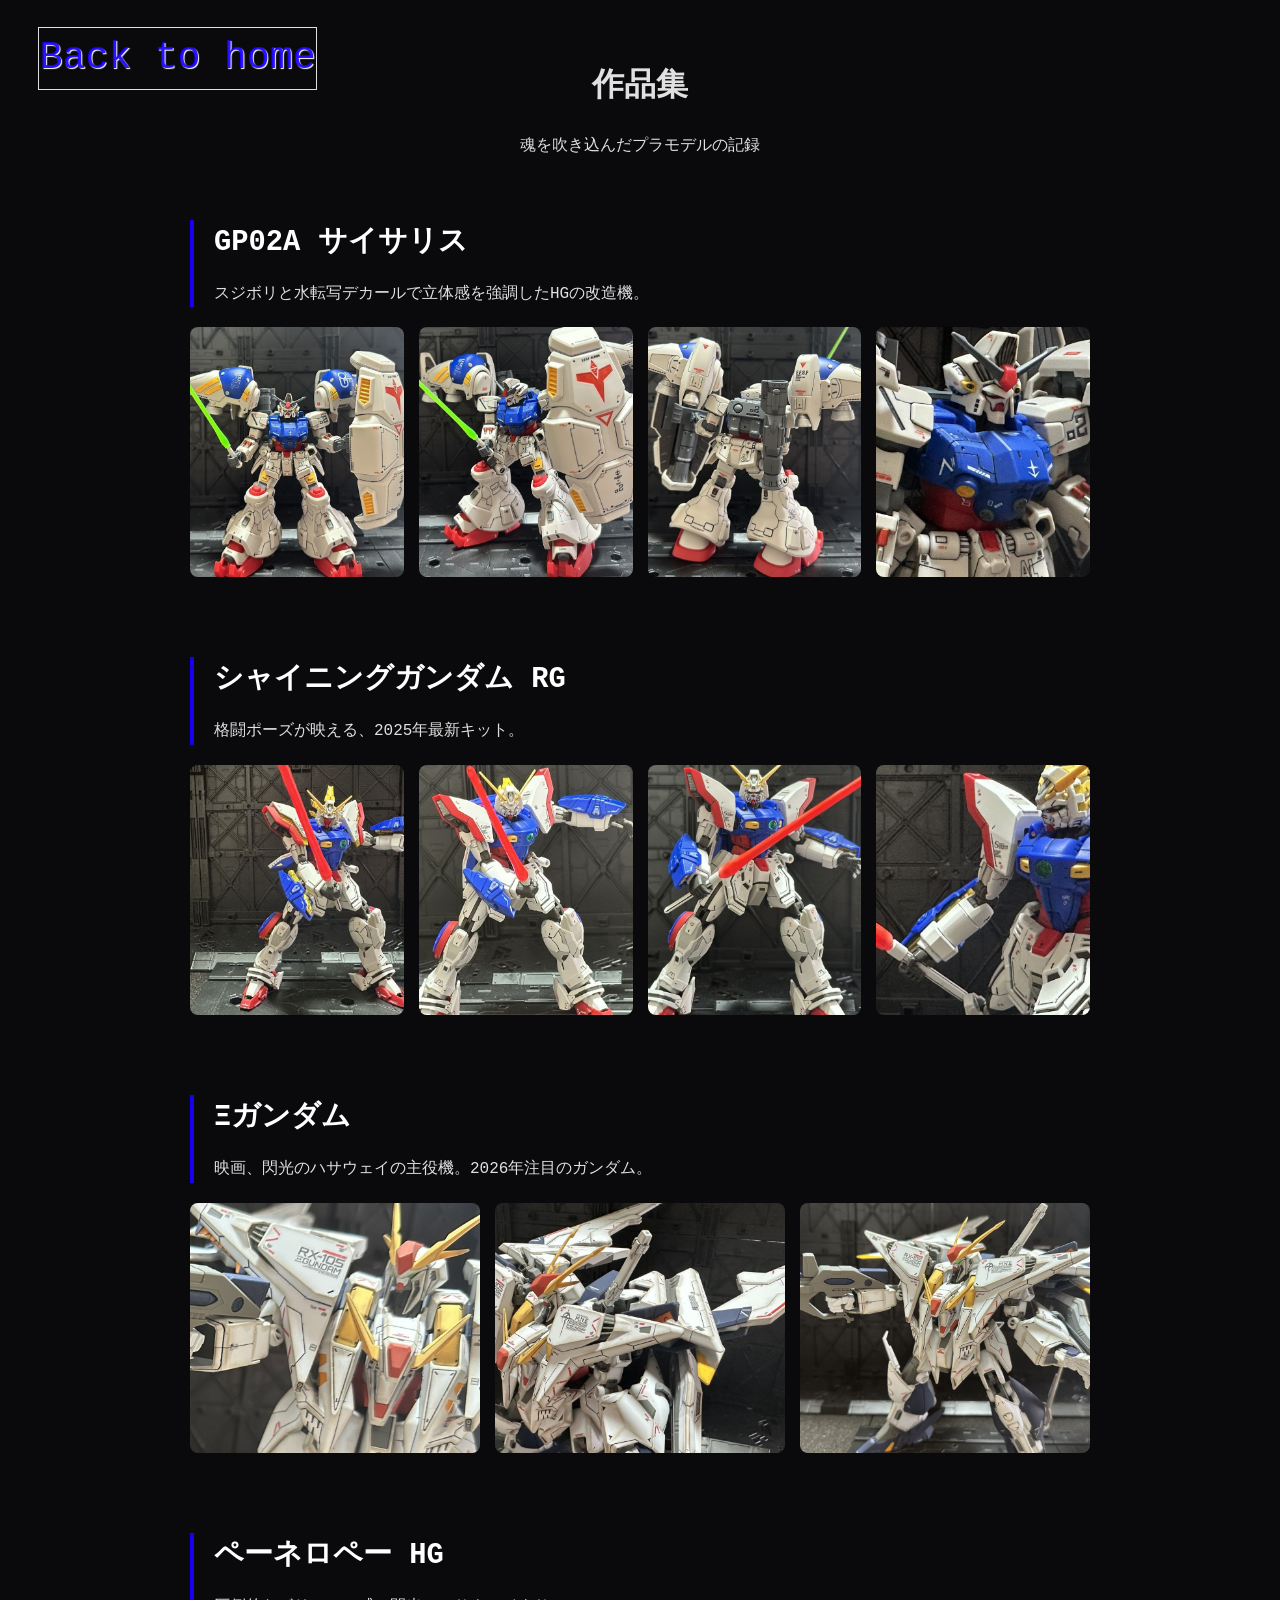
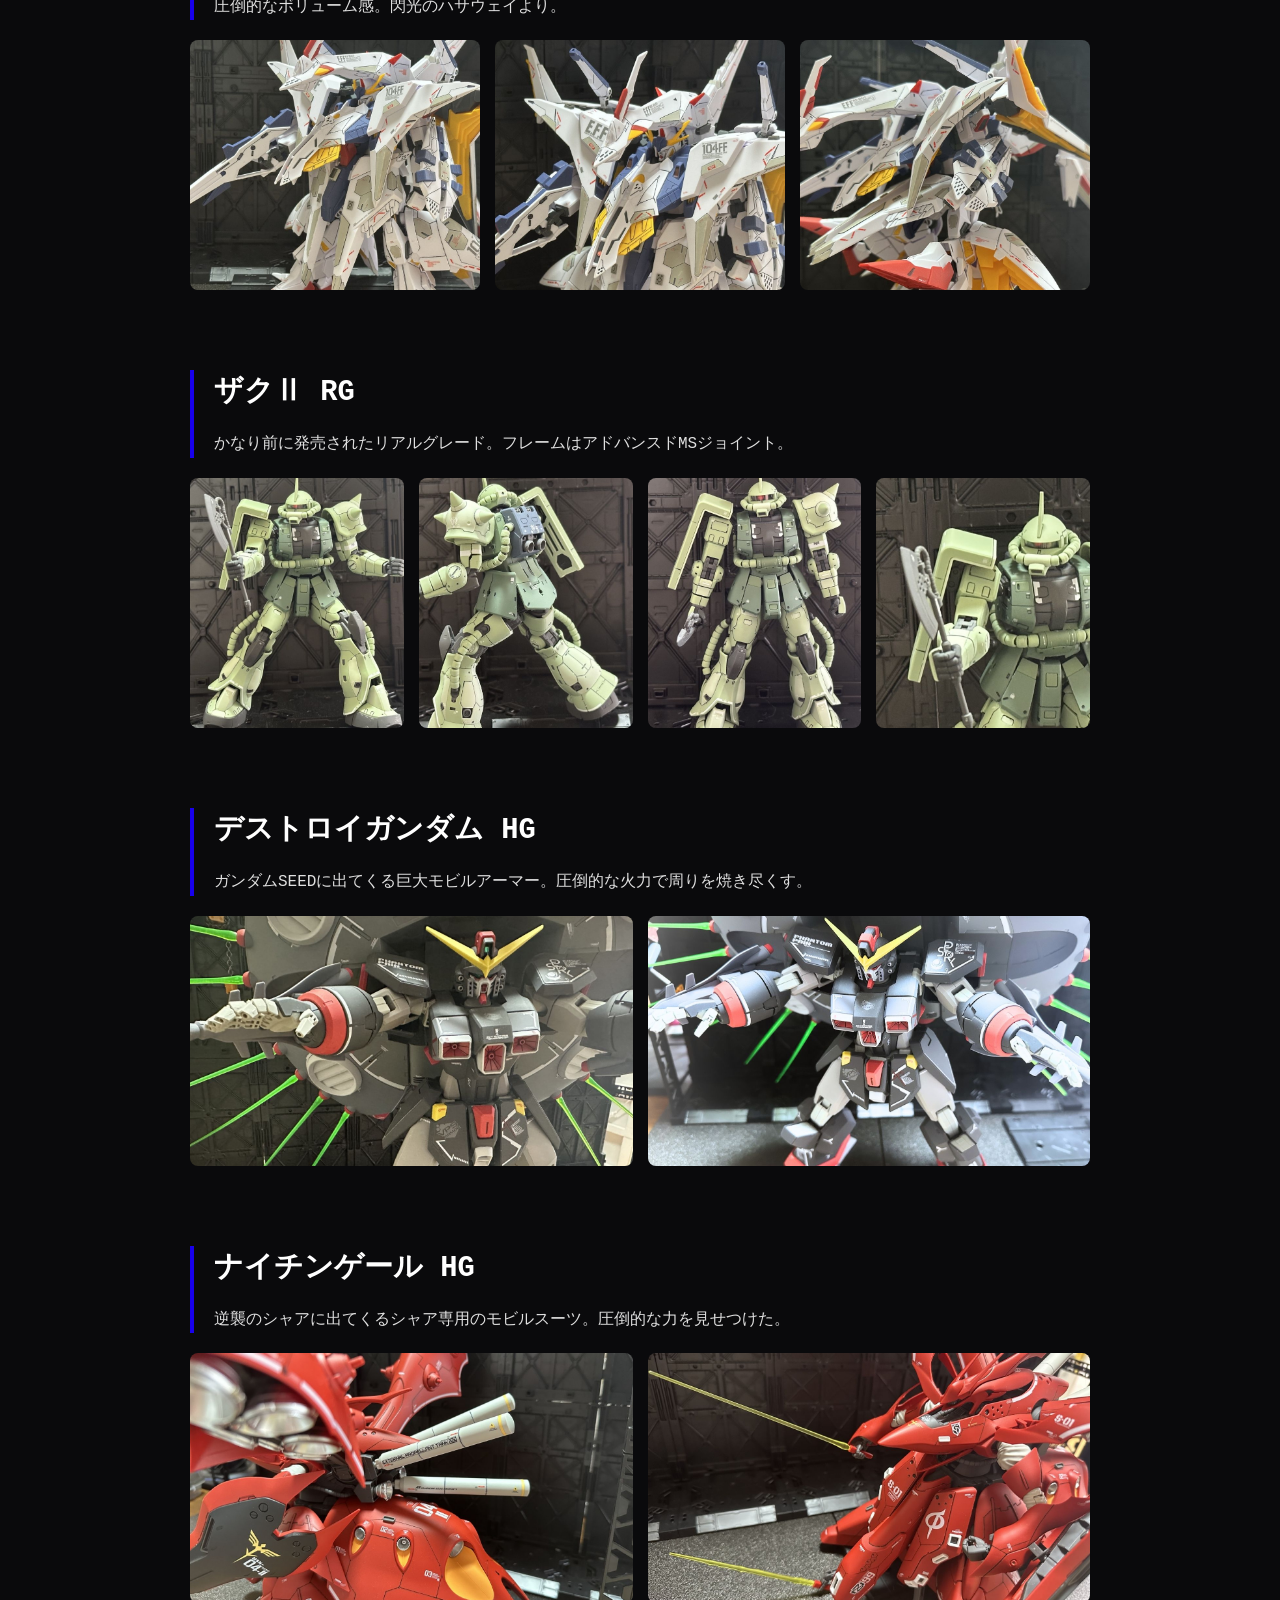
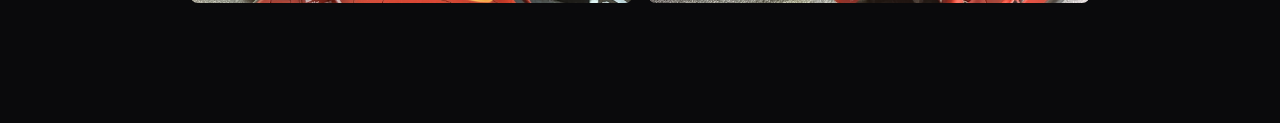
==== commit 8d468219: "Add files via upload" ====
--- a/note.html
+++ b/note.html
@@ -34,15 +34,21 @@
         .back-link {
             display: inline-block;
             color: var(--accent);
+            position: fixed;
+            top: 3vh;
+            left: 3vw;
+            font-size: 3vw;
             text-shadow: #fff 1px 1px 1px;
             text-decoration: none;
             margin-bottom: 20px;
-            border-bottom: 1px solid var(--accent2);
+            border: 1px solid var(--text);
+            z-index: 555;
 
         }
 
         .back-link:hover {
-            font-size: 3vw;
+            background-color: yellow;
+            color: var(--bg);
             transition: 0.5s;
         }
 
@@ -102,7 +108,7 @@
 <body>
 
     <div class="container">
-        <a href="index.html" class="back-link">← ホームへ戻る</a>
+        <a href="index.html" class="back-link">Back to home</a>
         <header>
             <h1>作品集</h1>
             <p>魂を吹き込んだプラモデルの記録</p>
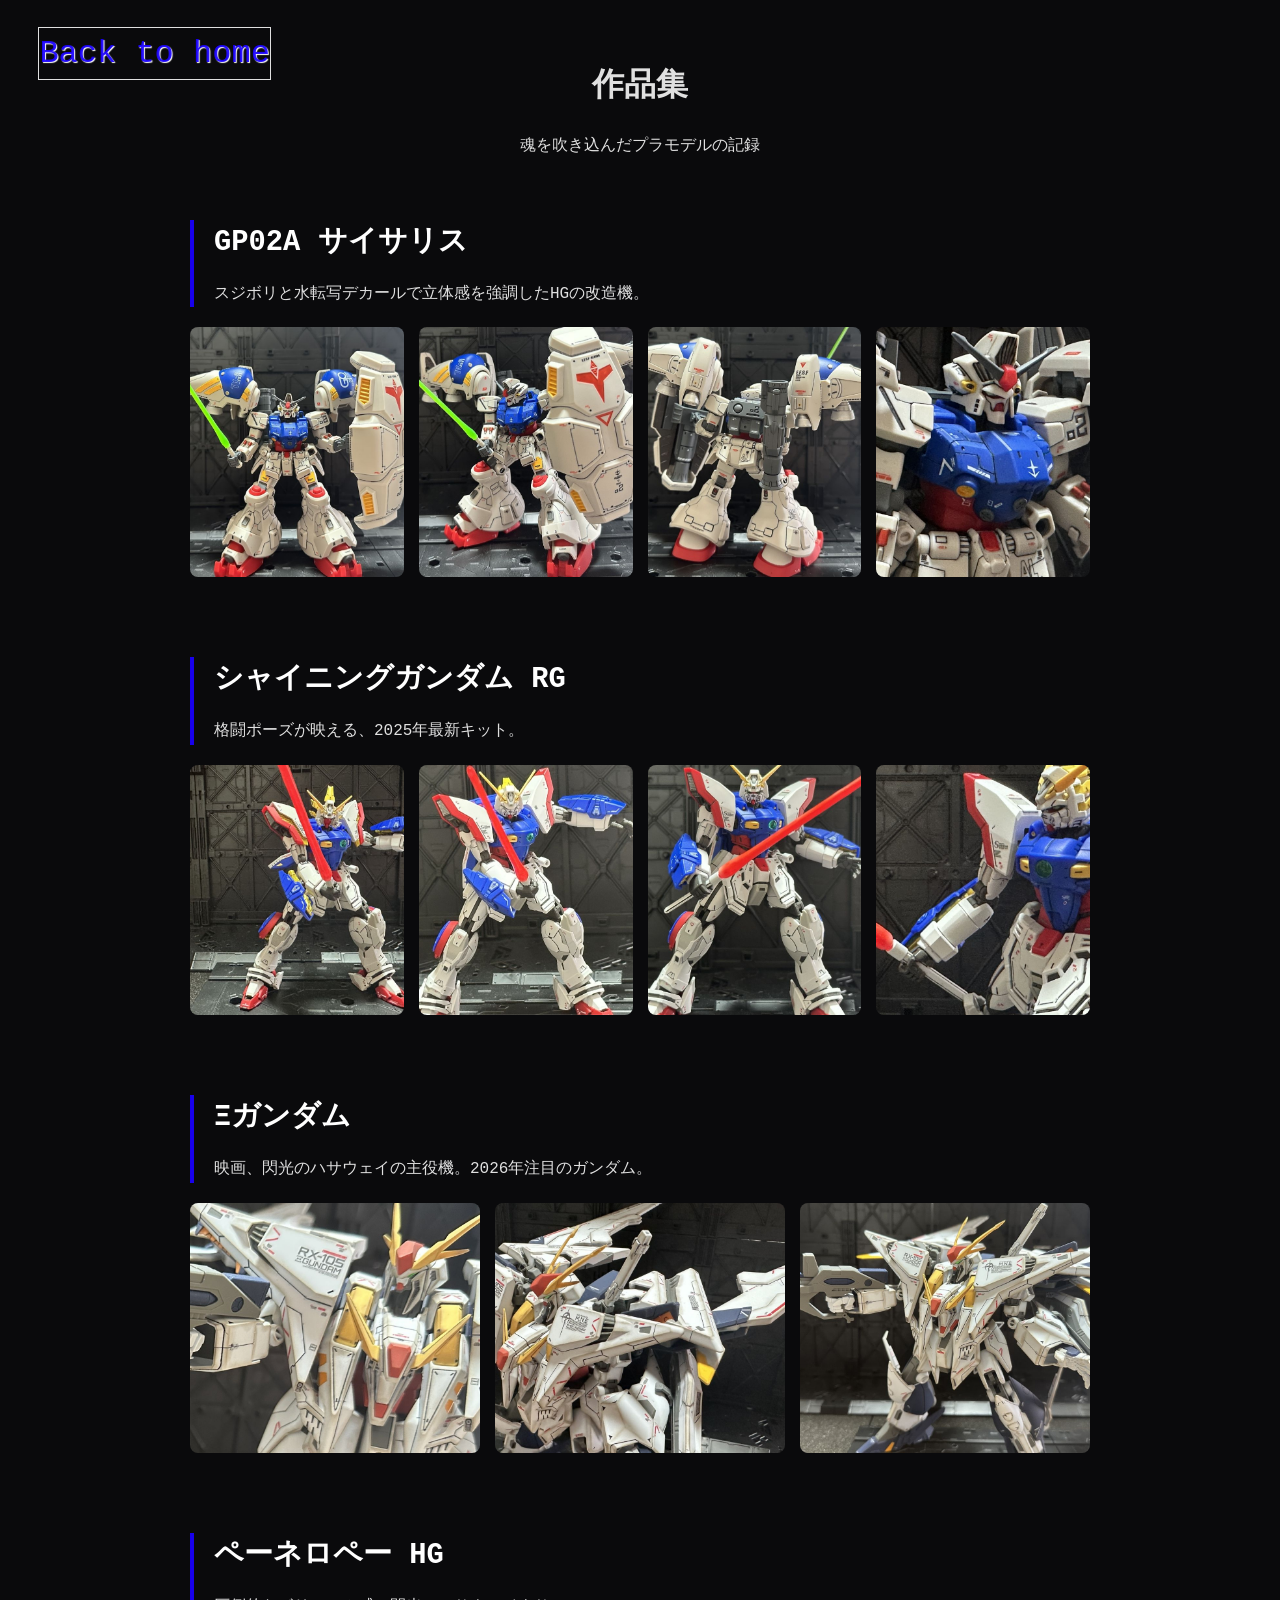
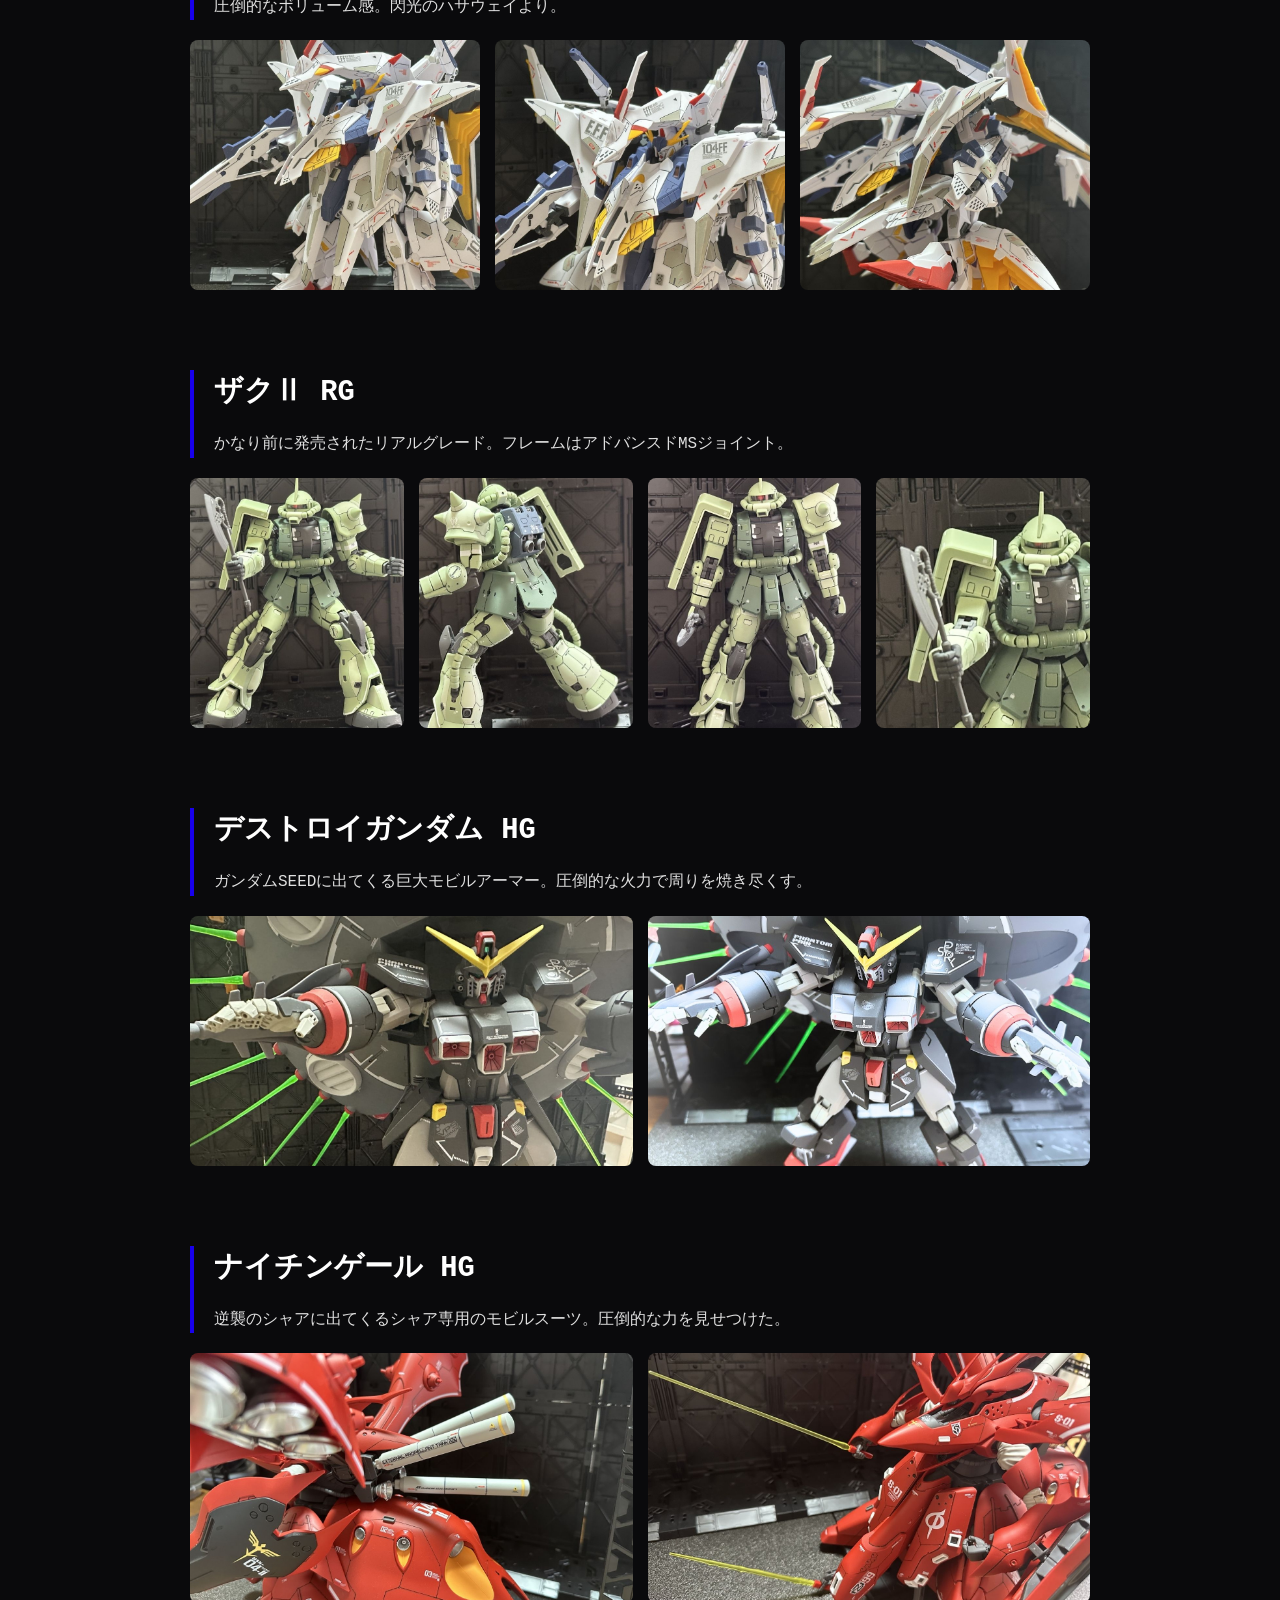
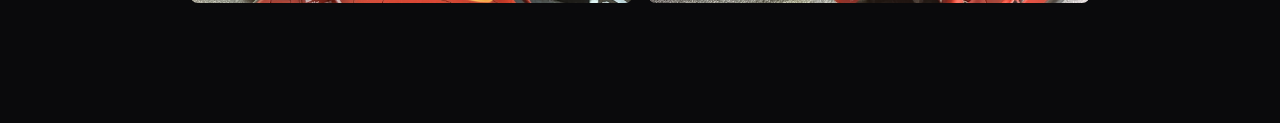
==== commit 3967a0b3: "Add files via upload" ====
--- a/note.html
+++ b/note.html
@@ -37,7 +37,7 @@
             position: fixed;
             top: 3vh;
             left: 3vw;
-            font-size: 3vw;
+            font-size: 2.5vw;
             text-shadow: #fff 1px 1px 1px;
             text-decoration: none;
             margin-bottom: 20px;
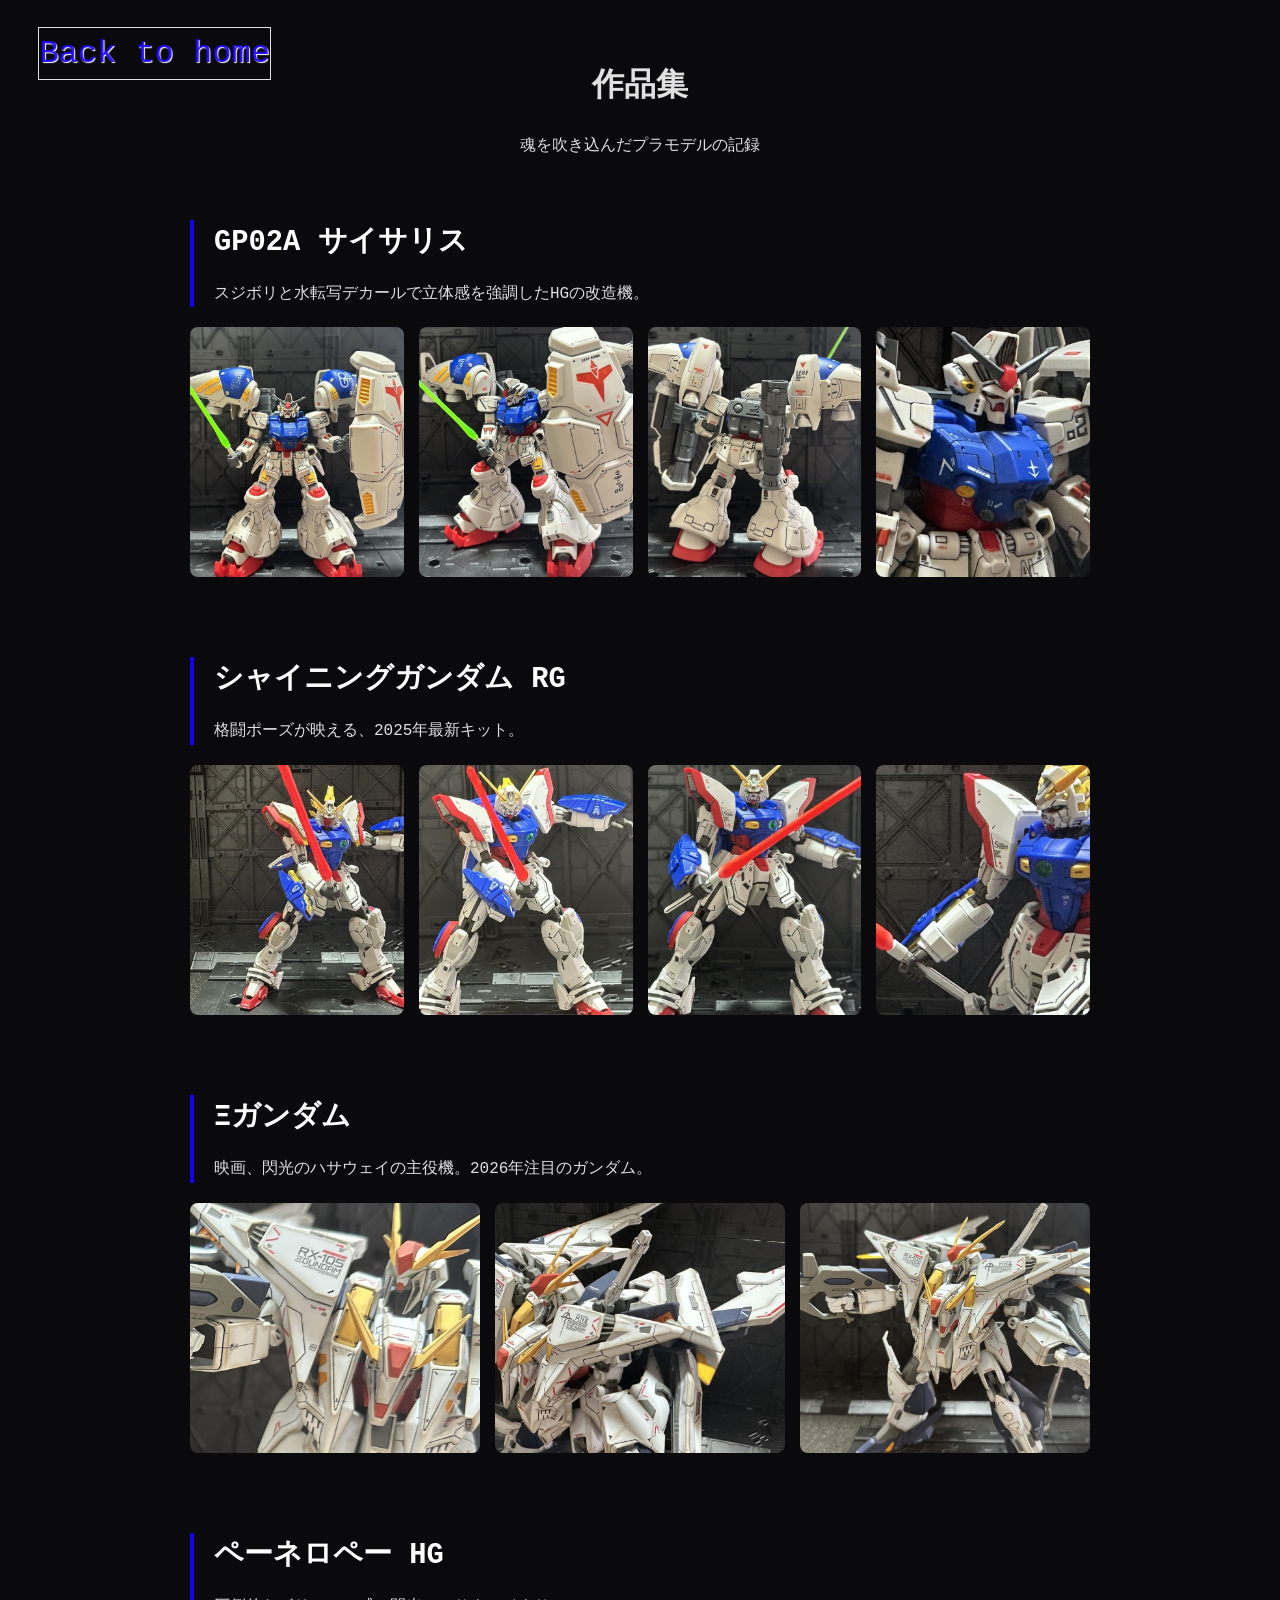
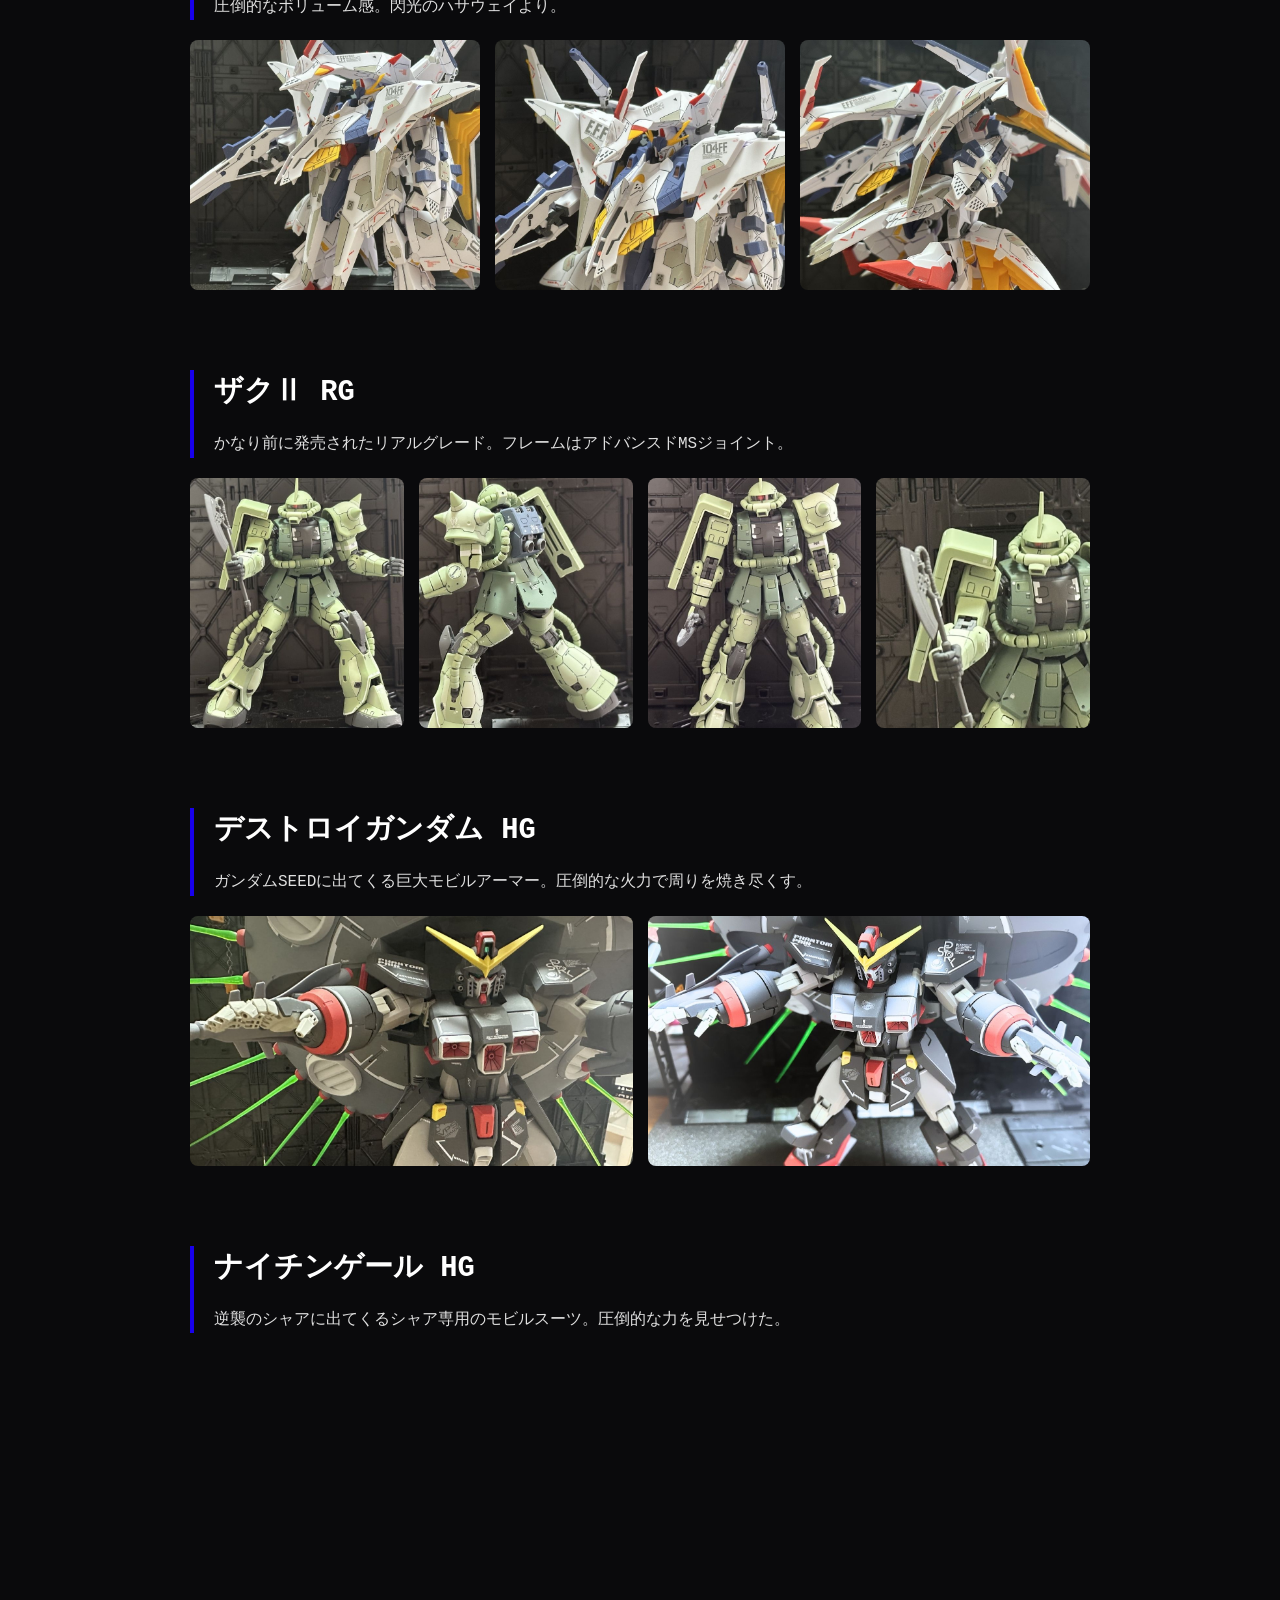
==== commit 64b2c443: "Add files via upload" ====
--- a/note.html
+++ b/note.html
@@ -103,6 +103,18 @@
             border-radius: 4px;
         }
 
+                .fade{
+            opacity: 0;
+            transform: translateY(200px);
+            transition: 1.5s;
+        }
+
+        .fade.show{
+            opacity: 1;
+            transform: translateY(0);
+        }
+
+
     </style>
 </head>
 <body>
@@ -119,7 +131,7 @@
                 <h2>GP02A サイサリス</h2>
                 <p>スジボリと水転写デカールで立体感を強調したHGの改造機。</p>
             </div>
-            <div class="gallery-grid">
+            <div class="gallery-grid fade">
                 <img src="images/gp02_1.jpg" class="gallery-img" alt="GP02-1">
                 <img src="images/gp02_2.jpg" class="gallery-img" alt="GP02-2">
                 <img src="images/gp02_3.jpg" class="gallery-img" alt="GP02-3">
@@ -132,7 +144,7 @@
                 <h2>シャイニングガンダム RG</h2>
                 <p>格闘ポーズが映える、2025年最新キット。</p>
             </div>
-            <div class="gallery-grid">
+            <div class="gallery-grid fade">
                 <img src="images/shining_01.jpg" class="gallery-img" alt="Shining-1">
                 <img src="images/shining_02.jpg" class="gallery-img" alt="Shining-2">
                 <img src="images/shing_03.jpg" class="gallery-img" alt="Shining-3">
@@ -145,7 +157,7 @@
                 <h2>Ξガンダム</h2>
                 <p>映画、閃光のハサウェイの主役機。2026年注目のガンダム。</p>
             </div>
-            <div class="gallery-grid">
+            <div class="gallery-grid fade">
                 <img src="images/xi_01.jpg" class="gallery-img" alt="xi-1">
                 <img src="images/xi_02.jpg" class="gallery-img" alt="xi-2">
                 <img src="images/xi_03.jpg" class="gallery-img" alt="xi-3">
@@ -158,7 +170,7 @@
                 <h2>ペーネロペー HG</h2>
                 <p>圧倒的なボリューム感。閃光のハサウェイより。</p>
             </div>
-            <div class="gallery-grid">
+            <div class="gallery-grid fade">
                 <img src="images/penerope_01.jpg" class="gallery-img" alt="Penerope-1">
                 <img src="images/penerope_02.jpg" class="gallery-img" alt="Penerope-2">
                 <img src="images/penerope_03.jpg" class="gallery-img" alt="Penerope-3">
@@ -170,7 +182,7 @@
                 <h2>ザクⅡ RG</h2>
                 <p>かなり前に発売されたリアルグレード。フレームはアドバンスドMSジョイント。</p>
             </div>
-            <div class="gallery-grid">
+            <div class="gallery-grid fade">
                 <img src="images/zaku2_01.jpg" class="gallery-img" alt="zaku-1">
                 <img src="images/zaku2_02.jpg" class="gallery-img" alt="zaku-2">
                 <img src="images/zaku2_03.jpg" class="gallery-img" alt="zaku-3">
@@ -184,7 +196,7 @@
                 <h2>デストロイガンダム HG</h2>
                 <p>ガンダムSEEDに出てくる巨大モビルアーマー。圧倒的な火力で周りを焼き尽くす。</p>
             </div>
-            <div class="gallery-grid">
+            <div class="gallery-grid fade">
                 <img src="images/destroy_01.jpg" class="gallery-img" alt="destroy-1">
                 <img src="images/destroy_03.jpg" class="gallery-img" alt="destroy-2">
 
@@ -197,7 +209,7 @@
                 <h2>ナイチンゲール HG</h2>
                 <p>逆襲のシャアに出てくるシャア専用のモビルスーツ。圧倒的な力を見せつけた。</p>
             </div>
-            <div class="gallery-grid">
+            <div class="gallery-grid fade">
                 <img src="images/nitingale_02.jpg" class="gallery-img" alt="nitingale-1">
                 <img src="images/nitingale_01.jpg" class="gallery-img" alt="nitingale-2">
 
@@ -221,6 +233,21 @@
                 modalImg.src = this.src;
             });
         });
+
+        window.addEventListener('scroll',fadeIn);
+        window.addEventListener('lode',fadeIn);
+
+        function fadeIn(){
+            const fadeItem2 = document.querySelectorAll('.fade');
+            fadeItem2.forEach(item => {
+                const itemTop2 = item.getBoundingClientRect().top;
+                const trigger2 = window.innerHeight * 0.65;
+                if (itemTop2 < trigger2) {
+                    item.classList.add('show');
+                }
+            });
+
+        }
     </script>
 </body>
 </html>
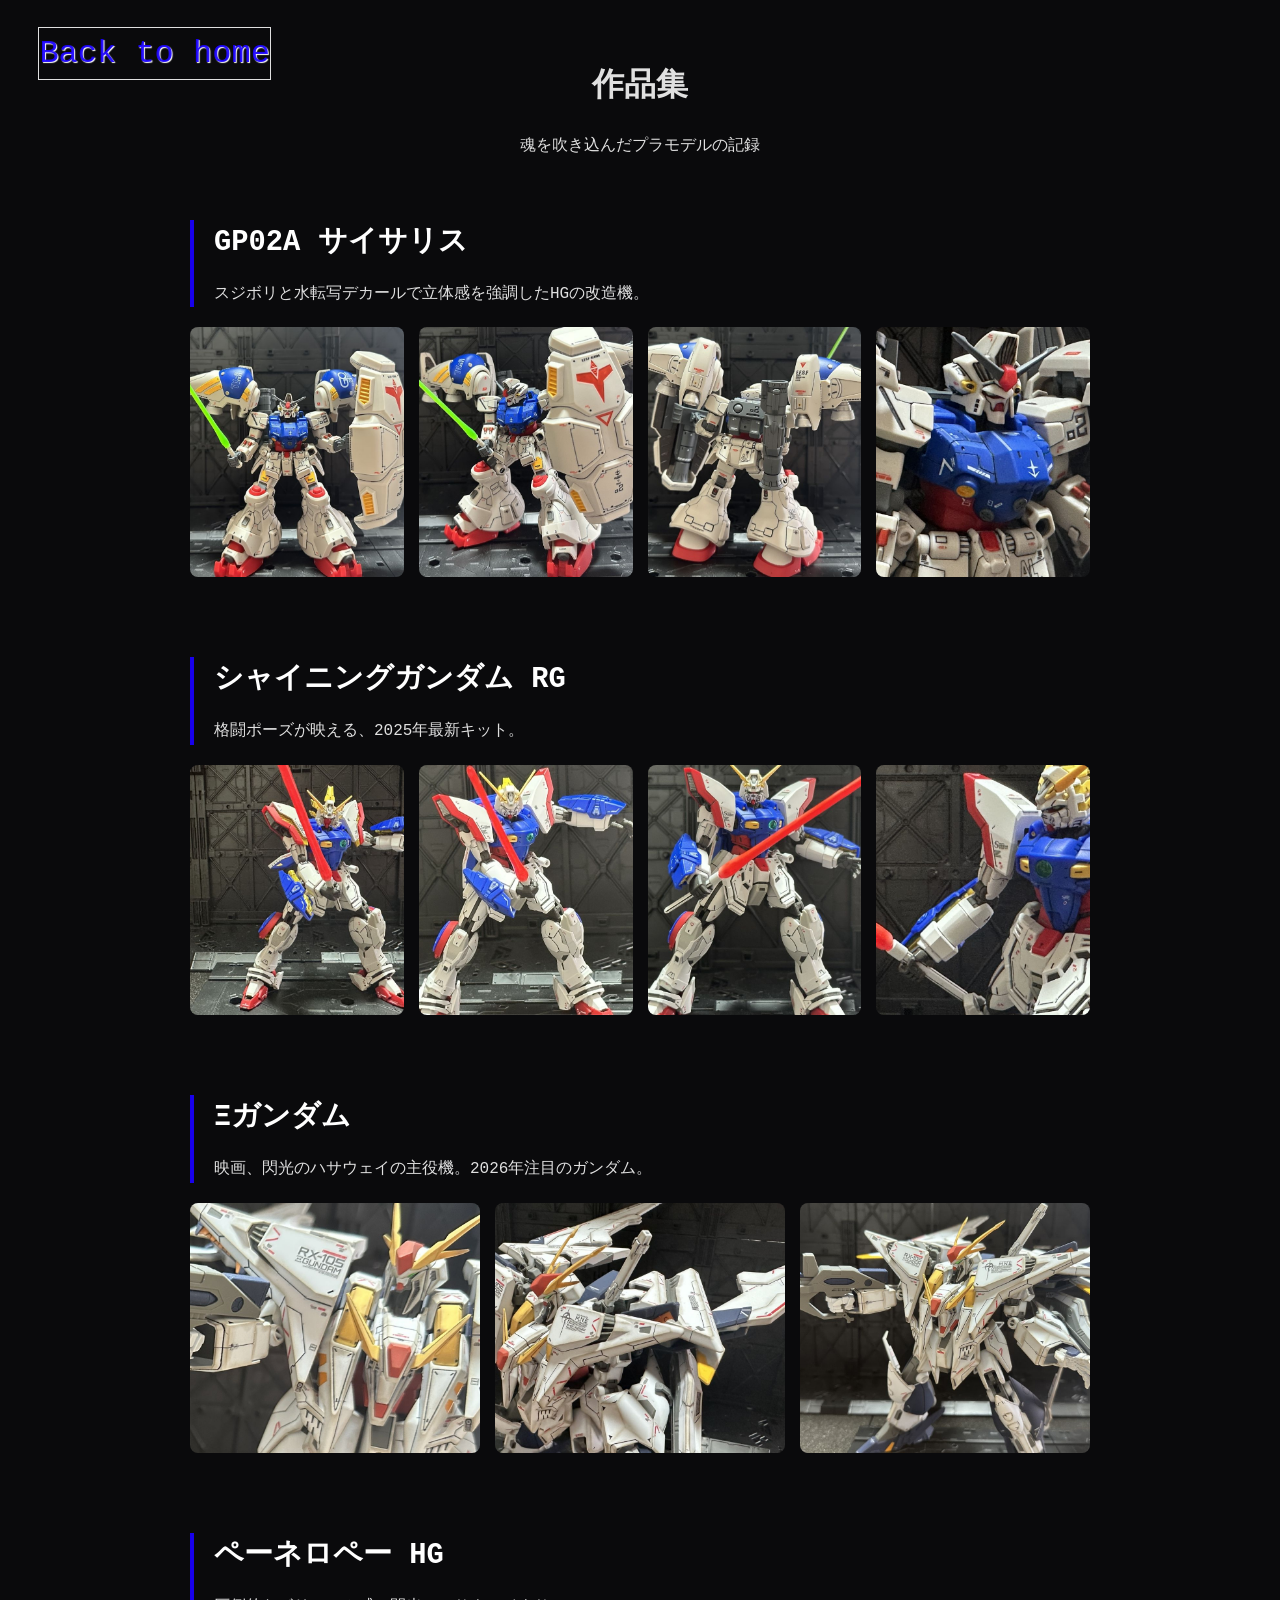
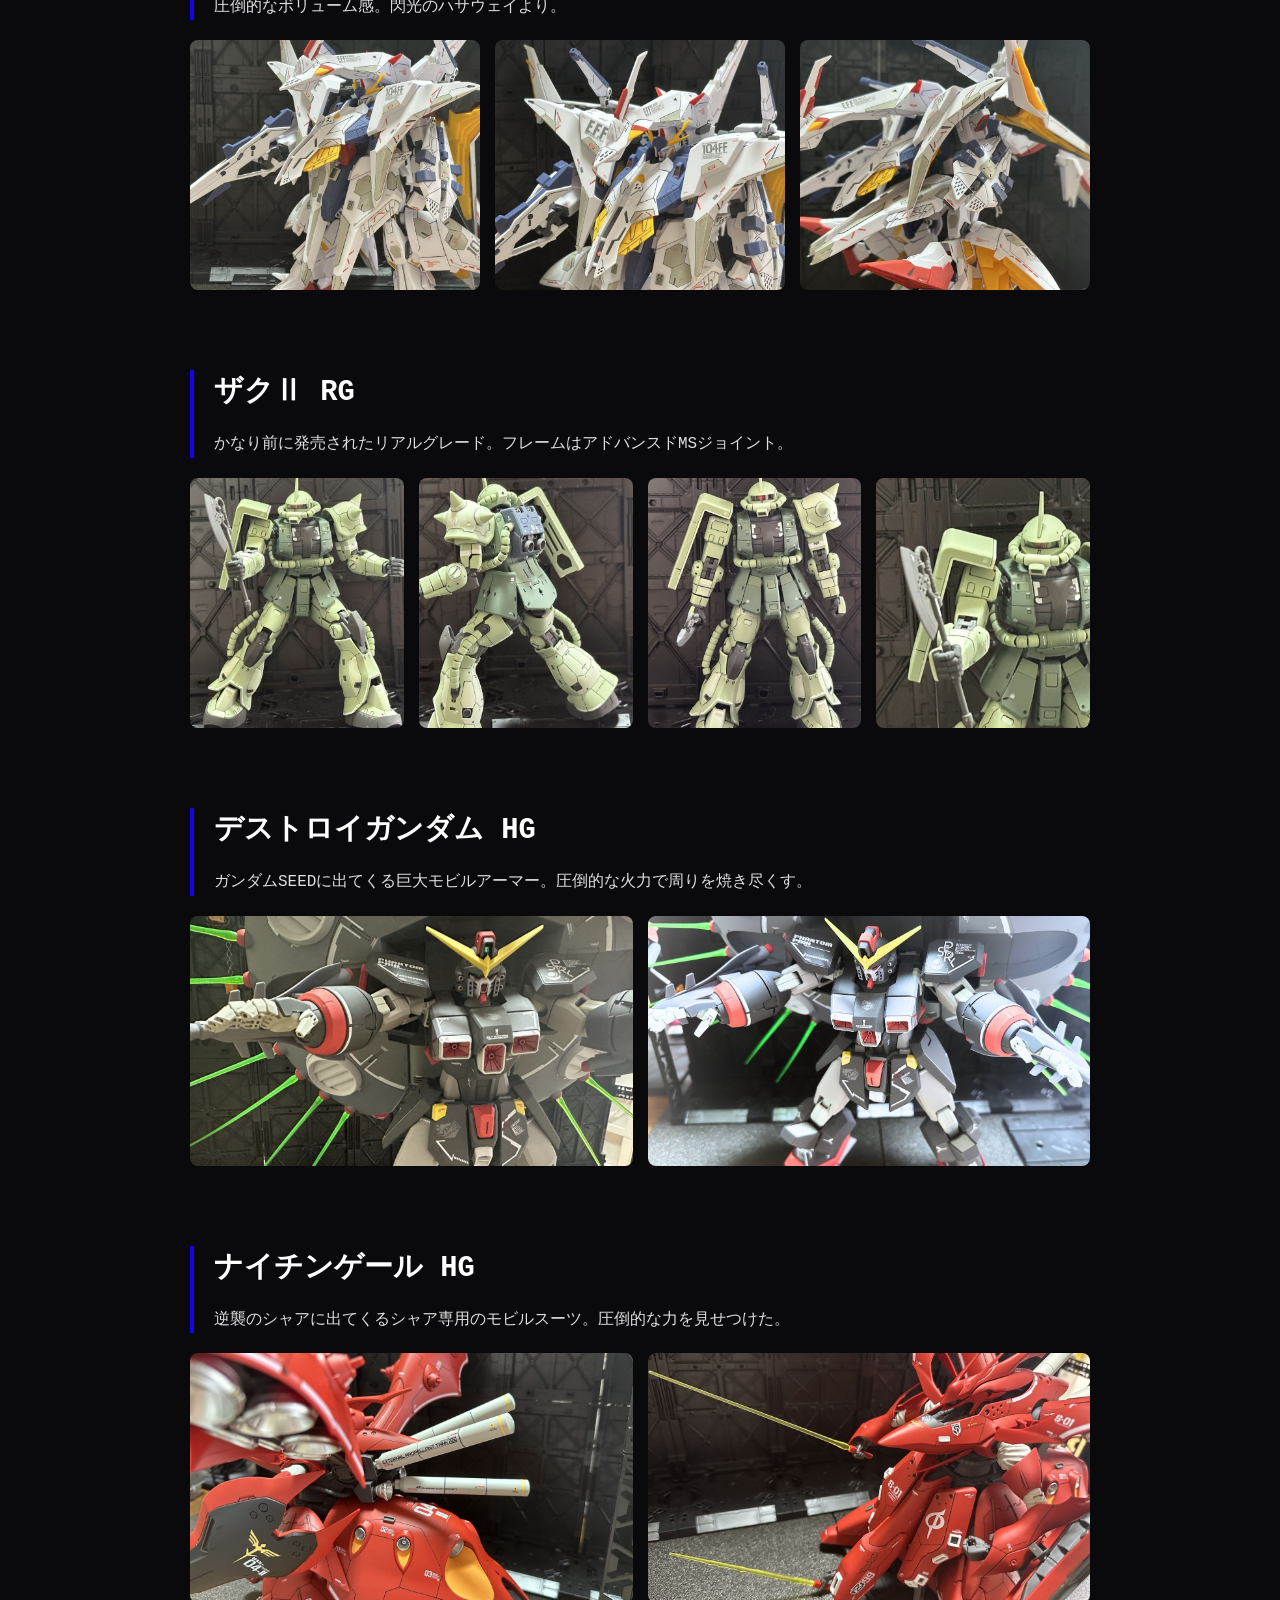
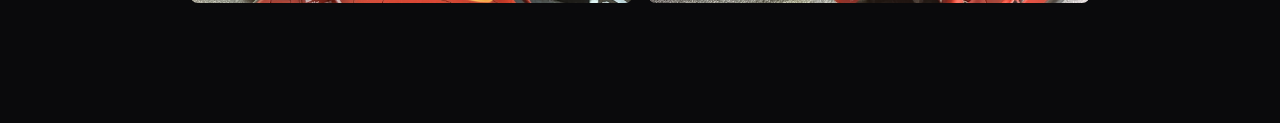
==== commit 31b97214: "Add files via upload" ====
--- a/note.html
+++ b/note.html
@@ -132,10 +132,10 @@
                 <p>スジボリと水転写デカールで立体感を強調したHGの改造機。</p>
             </div>
             <div class="gallery-grid fade">
-                <img src="images/gp02_1.jpg" class="gallery-img" alt="GP02-1">
-                <img src="images/gp02_2.jpg" class="gallery-img" alt="GP02-2">
-                <img src="images/gp02_3.jpg" class="gallery-img" alt="GP02-3">
-                <img src="images/gp02_04.jpg" class="gallery-img" alt="GP02-4">
+                <img src="images/gp02_1.jpg" class="gallery-img fade" alt="GP02-1">
+                <img src="images/gp02_2.jpg" class="gallery-img fade" alt="GP02-2">
+                <img src="images/gp02_3.jpg" class="gallery-img fade" alt="GP02-3">
+                <img src="images/gp02_04.jpg" class="gallery-img fade" alt="GP02-4">
             </div>
         </section>
 
@@ -145,10 +145,10 @@
                 <p>格闘ポーズが映える、2025年最新キット。</p>
             </div>
             <div class="gallery-grid fade">
-                <img src="images/shining_01.jpg" class="gallery-img" alt="Shining-1">
-                <img src="images/shining_02.jpg" class="gallery-img" alt="Shining-2">
-                <img src="images/shing_03.jpg" class="gallery-img" alt="Shining-3">
-                <img src="images/shing_04.jpg" class="gallery-img" alt="Shining-4">
+                <img src="images/shining_01.jpg" class="gallery-img fade" alt="Shining-1">
+                <img src="images/shining_02.jpg" class="gallery-img fade" alt="Shining-2">
+                <img src="images/shing_03.jpg" class="gallery-img fade" alt="Shining-3">
+                <img src="images/shing_04.jpg" class="gallery-img fade" alt="Shining-4">
             </div>
         </section>
 
@@ -158,9 +158,9 @@
                 <p>映画、閃光のハサウェイの主役機。2026年注目のガンダム。</p>
             </div>
             <div class="gallery-grid fade">
-                <img src="images/xi_01.jpg" class="gallery-img" alt="xi-1">
-                <img src="images/xi_02.jpg" class="gallery-img" alt="xi-2">
-                <img src="images/xi_03.jpg" class="gallery-img" alt="xi-3">
+                <img src="images/xi_01.jpg" class="gallery-img fade" alt="xi-1">
+                <img src="images/xi_02.jpg" class="gallery-img fade" alt="xi-2">
+                <img src="images/xi_03.jpg" class="gallery-img fade" alt="xi-3">
             </div>
         </section>
 
@@ -171,9 +171,9 @@
                 <p>圧倒的なボリューム感。閃光のハサウェイより。</p>
             </div>
             <div class="gallery-grid fade">
-                <img src="images/penerope_01.jpg" class="gallery-img" alt="Penerope-1">
-                <img src="images/penerope_02.jpg" class="gallery-img" alt="Penerope-2">
-                <img src="images/penerope_03.jpg" class="gallery-img" alt="Penerope-3">
+                <img src="images/penerope_01.jpg" class="gallery-img fade" alt="Penerope-1">
+                <img src="images/penerope_02.jpg" class="gallery-img fade" alt="Penerope-2">
+                <img src="images/penerope_03.jpg" class="gallery-img fade" alt="Penerope-3">
             </div>
         </section>
 
@@ -183,10 +183,10 @@
                 <p>かなり前に発売されたリアルグレード。フレームはアドバンスドMSジョイント。</p>
             </div>
             <div class="gallery-grid fade">
-                <img src="images/zaku2_01.jpg" class="gallery-img" alt="zaku-1">
-                <img src="images/zaku2_02.jpg" class="gallery-img" alt="zaku-2">
-                <img src="images/zaku2_03.jpg" class="gallery-img" alt="zaku-3">
-                <img src="images/zaku2_04.jpg" class="gallery-img" alt="zaku-3">
+                <img src="images/zaku2_01.jpg" class="gallery-img fade" alt="zaku-1">
+                <img src="images/zaku2_02.jpg" class="gallery-img fade" alt="zaku-2">
+                <img src="images/zaku2_03.jpg" class="gallery-img fade" alt="zaku-3">
+                <img src="images/zaku2_04.jpg" class="gallery-img fade" alt="zaku-3">
 
             </div>
         </section>
@@ -197,8 +197,8 @@
                 <p>ガンダムSEEDに出てくる巨大モビルアーマー。圧倒的な火力で周りを焼き尽くす。</p>
             </div>
             <div class="gallery-grid fade">
-                <img src="images/destroy_01.jpg" class="gallery-img" alt="destroy-1">
-                <img src="images/destroy_03.jpg" class="gallery-img" alt="destroy-2">
+                <img src="images/destroy_01.jpg" class="gallery-img fade" alt="destroy-1">
+                <img src="images/destroy_03.jpg" class="gallery-img fade" alt="destroy-2">
 
             </div>
         </section>
@@ -210,8 +210,8 @@
                 <p>逆襲のシャアに出てくるシャア専用のモビルスーツ。圧倒的な力を見せつけた。</p>
             </div>
             <div class="gallery-grid fade">
-                <img src="images/nitingale_02.jpg" class="gallery-img" alt="nitingale-1">
-                <img src="images/nitingale_01.jpg" class="gallery-img" alt="nitingale-2">
+                <img src="images/nitingale_02.jpg" class="gallery-img fade" alt="nitingale-1">
+                <img src="images/nitingale_01.jpg" class="gallery-img fade" alt="nitingale-2">
 
             </div>
         </section>
@@ -241,7 +241,7 @@
             const fadeItem2 = document.querySelectorAll('.fade');
             fadeItem2.forEach(item => {
                 const itemTop2 = item.getBoundingClientRect().top;
-                const trigger2 = window.innerHeight * 0.65;
+                const trigger2 = window.innerHeight * 0.75;
                 if (itemTop2 < trigger2) {
                     item.classList.add('show');
                 }
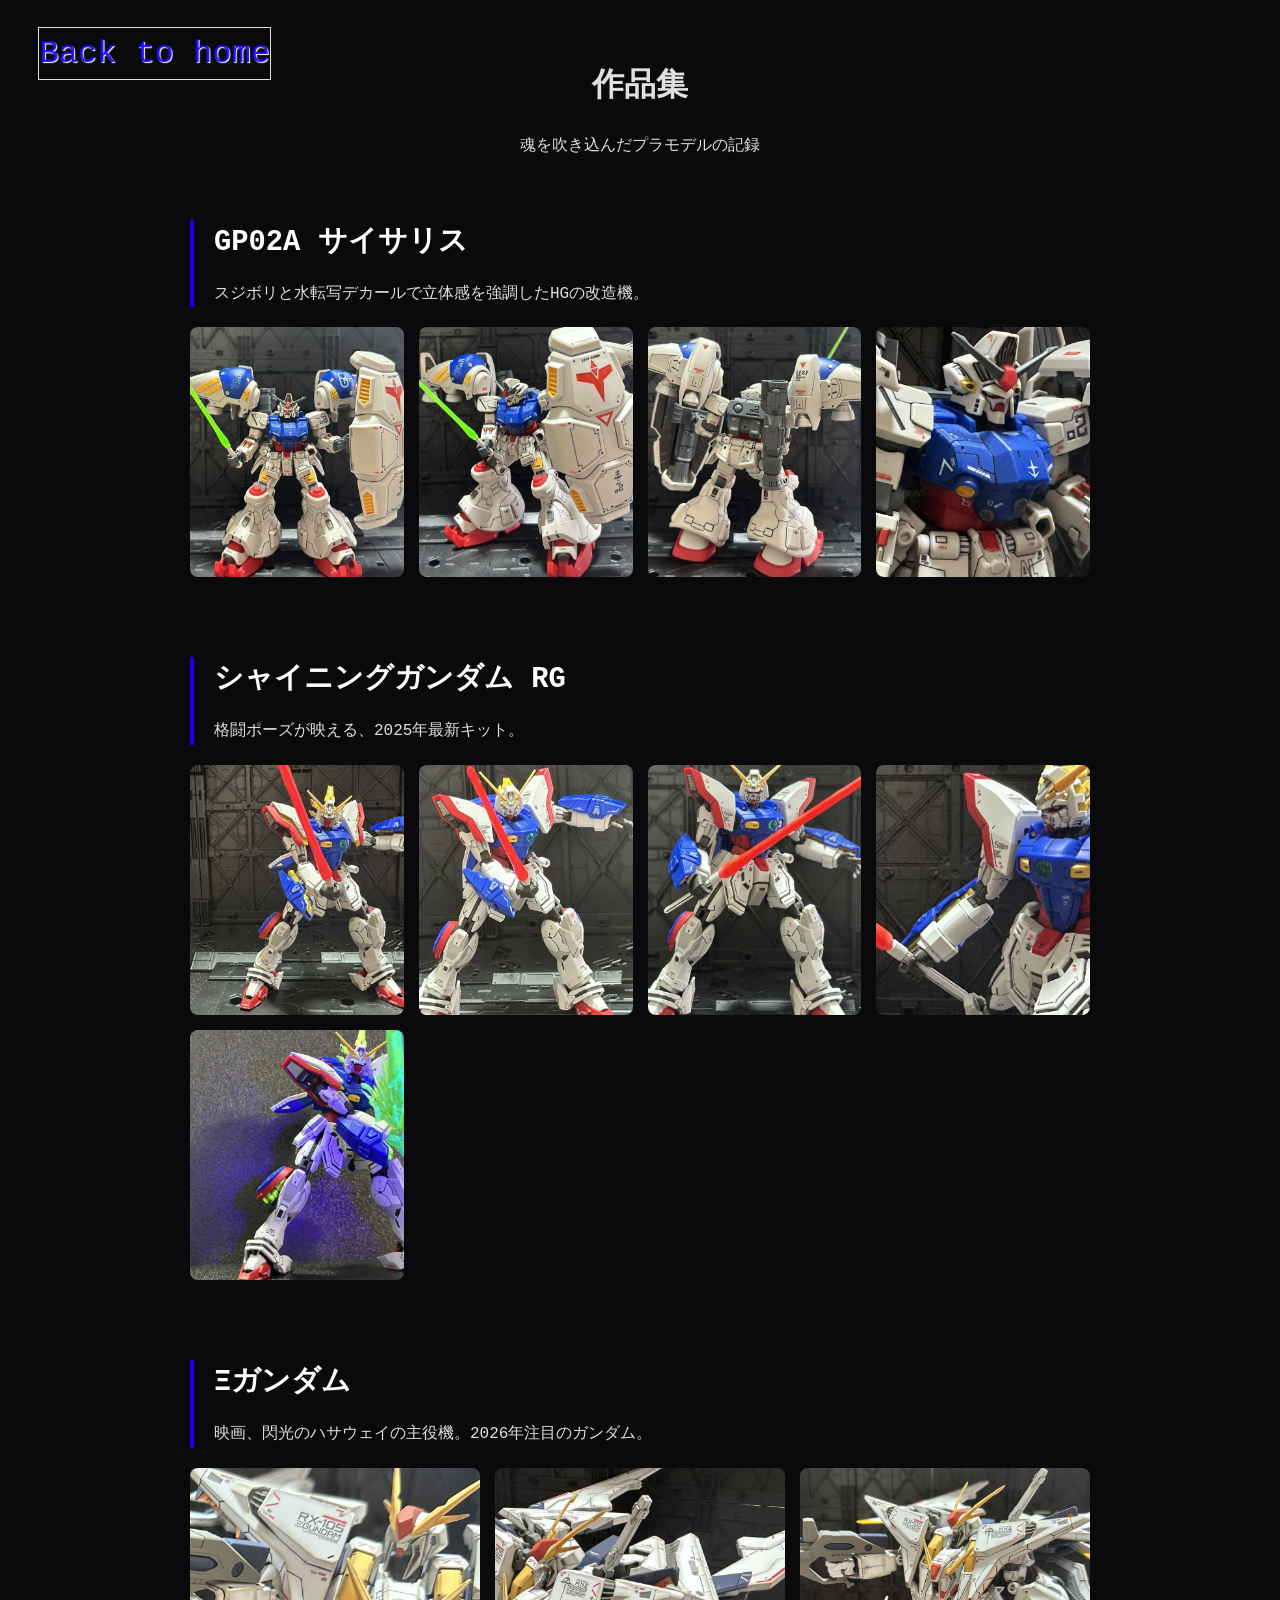
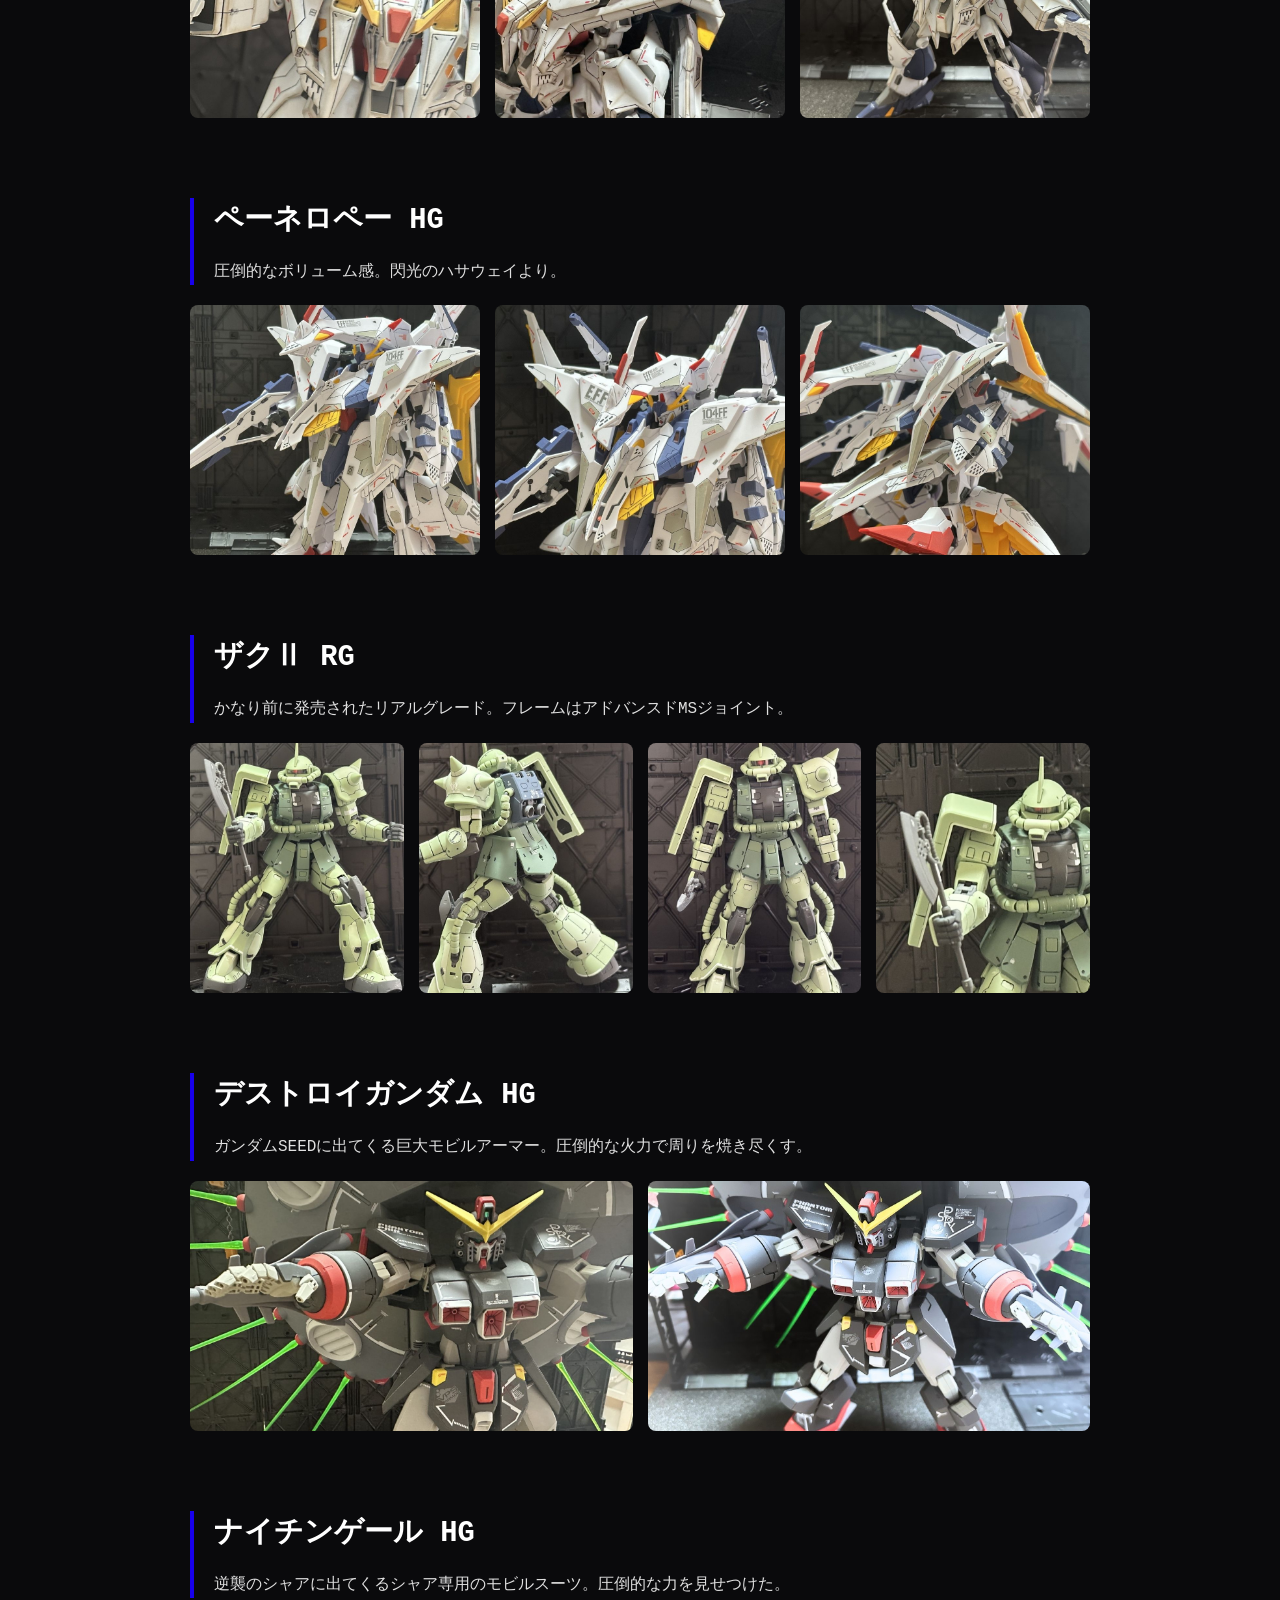
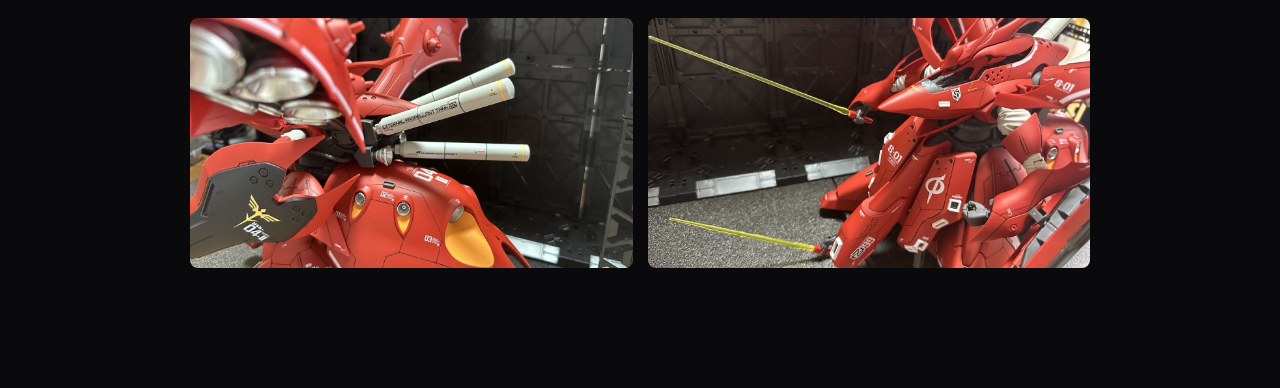
==== commit e1388c9c: "Add files via upload" ====
--- a/note.html
+++ b/note.html
@@ -149,7 +149,9 @@
                 <img src="images/shining_02.jpg" class="gallery-img fade" alt="Shining-2">
                 <img src="images/shing_03.jpg" class="gallery-img fade" alt="Shining-3">
                 <img src="images/shing_04.jpg" class="gallery-img fade" alt="Shining-4">
-            </div>
+                <img src="images/shininggundam.jpg" class="gallery-img fade" alt="Shining-5">
+            </div>
+
         </section>
 
         <section class="work-section">
